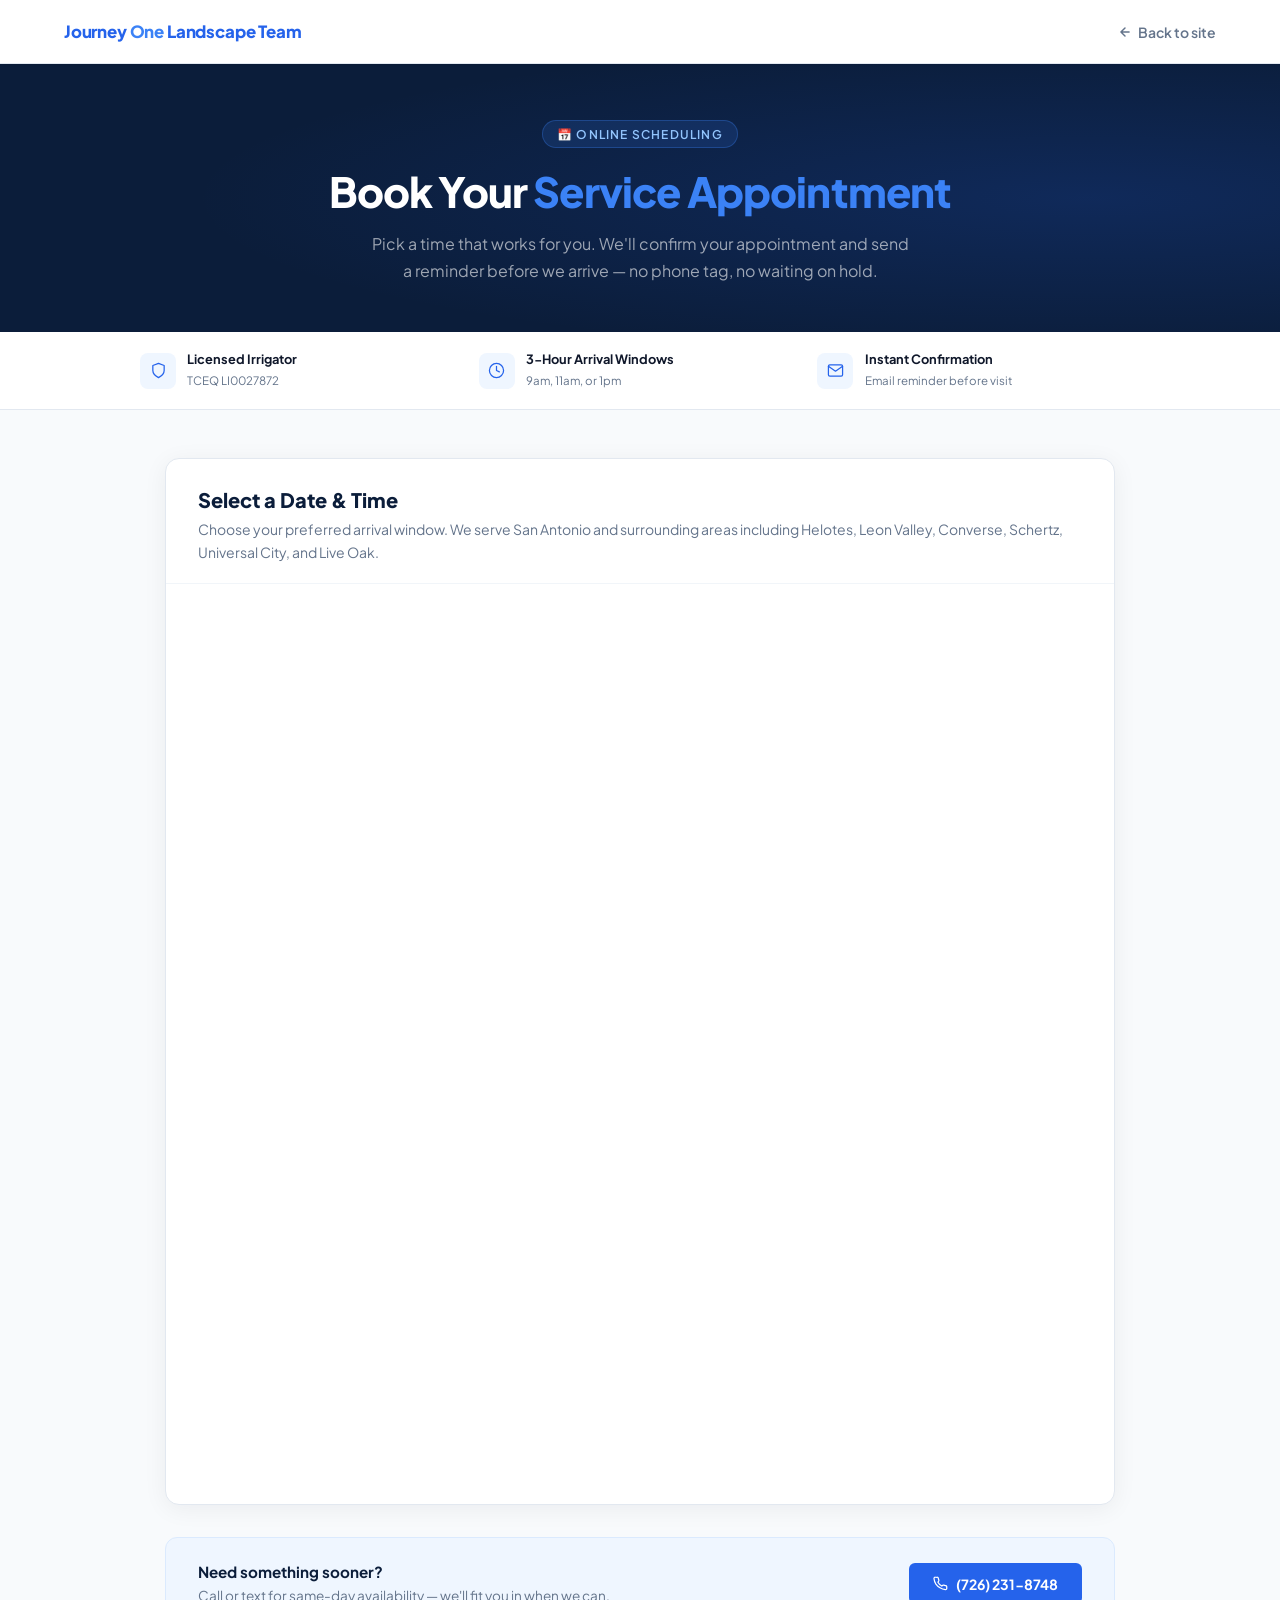
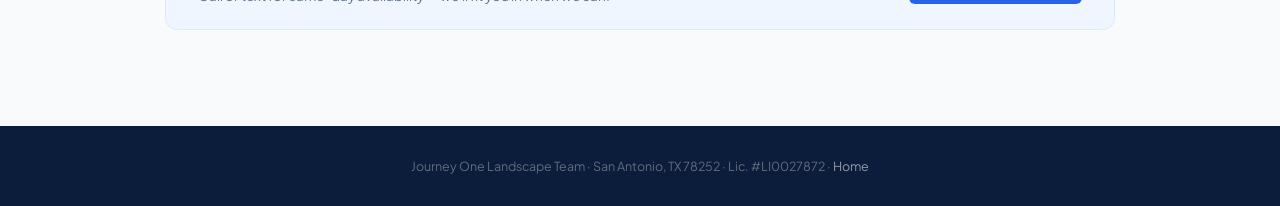
==== book.html @ 83aefbda "Replace Calendly widget on /book with the Jolt-Down booking widget The existing /book page (found vi" ====
<!DOCTYPE html>
<html lang="en">
<head>
  <meta charset="UTF-8" />
  <meta name="viewport" content="width=device-width, initial-scale=1.0" />
  <title>Book a Service | Journey One Landscape Team</title>
  <meta name="description" content="Schedule your irrigation repair, inspection, or service appointment online with Journey One Landscape Team. Licensed irrigator serving San Antonio, TX." />
  <meta name="robots" content="index, follow" />
  <link rel="canonical" href="https://www.journeyonelandscapeteam.com/book" />
  <link href="https://fonts.googleapis.com/css2?family=Plus+Jakarta+Sans:wght@400;500;600;700;800&display=swap" rel="stylesheet" />
  <style>
    *, *::before, *::after { box-sizing: border-box; margin: 0; padding: 0; }
    :root {
      --navy:#0b1d3a; --mid:#2563eb; --bright:#3b82f6; --light:#eff6ff;
      --border:#dbeafe; --white:#ffffff; --gray:#f8fafc; --text:#0f172a; --muted:#64748b;
    }
    body { font-family: 'Plus Jakarta Sans', sans-serif; color: var(--text); background: var(--gray); }

    nav { position: sticky; top: 0; z-index: 200; background: var(--white); border-bottom: 1px solid #e2e8f0; padding: 0 5%; display: flex; align-items: center; justify-content: space-between; height: 64px; box-shadow: 0 1px 3px rgba(0,0,0,0.06); }
    .nav-logo { font-size: 1.05rem; font-weight: 800; color: var(--mid); letter-spacing: -0.01em; text-decoration: none; }
    .nav-logo span { color: var(--bright); }
    .nav-back { color: var(--muted); text-decoration: none; font-size: 0.875rem; font-weight: 600; display: flex; align-items: center; gap: 0.4rem; }
    .nav-back:hover { color: var(--mid); }

    .hero { background: var(--navy); padding: 3.5rem 5% 3rem; text-align: center; position: relative; overflow: hidden; }
    .hero::after { content: ''; position: absolute; inset: 0; background: radial-gradient(ellipse 70% 60% at 85% 50%, rgba(37,99,235,0.18) 0%, transparent 100%); pointer-events: none; }
    .hero-inner { position: relative; z-index: 1; max-width: 700px; margin: 0 auto; }
    .hero-badge { display: inline-flex; align-items: center; gap: 0.5rem; background: rgba(59,130,246,0.15); border: 1px solid rgba(59,130,246,0.3); color: #93c5fd; font-size: 0.75rem; font-weight: 600; letter-spacing: 0.1em; text-transform: uppercase; padding: 0.35rem 0.875rem; border-radius: 2rem; margin-bottom: 1.25rem; }
    .hero h1 { font-size: clamp(1.9rem,3.5vw,2.6rem); font-weight: 800; line-height: 1.15; color: var(--white); letter-spacing: -0.02em; margin-bottom: 0.875rem; }
    .hero h1 span { color: var(--bright); }
    .hero p { font-size: 1rem; color: rgba(255,255,255,0.6); line-height: 1.7; max-width: 540px; margin: 0 auto; }

    .info-strip { background: var(--white); border-bottom: 1px solid #e2e8f0; padding: 1.25rem 5%; }
    .info-inner { max-width: 1000px; margin: 0 auto; display: grid; grid-template-columns: repeat(3,1fr); gap: 1rem; }
    .info-item { display: flex; align-items: center; gap: 0.7rem; }
    .info-icon { width: 36px; height: 36px; background: var(--light); border-radius: 8px; display: flex; align-items: center; justify-content: center; color: var(--mid); flex-shrink: 0; }
    .info-icon svg { width: 17px; height: 17px; }
    .info-item strong { display: block; font-size: 0.8rem; font-weight: 700; color: var(--text); line-height: 1.2; }
    .info-item span { font-size: 0.72rem; color: var(--muted); }

    .booking-section { padding: 3rem 5% 4rem; }
    .booking-card { max-width: 950px; margin: 0 auto; background: var(--white); border-radius: 14px; border: 1px solid #e2e8f0; box-shadow: 0 4px 24px rgba(15,23,42,0.06); overflow: hidden; }
    .booking-card-header { padding: 1.75rem 2rem 1.25rem; border-bottom: 1px solid #f1f5f9; }
    .booking-card-header h2 { font-size: 1.25rem; font-weight: 800; color: var(--navy); margin-bottom: 0.4rem; }
    .booking-card-header p { font-size: 0.875rem; color: var(--muted); line-height: 1.6; }
    .booking-embed-wrap { padding: 0.5rem; }

    .alt-contact { max-width: 950px; margin: 2rem auto 0; background: var(--light); border: 1px solid var(--border); border-radius: 12px; padding: 1.5rem 2rem; display: flex; align-items: center; justify-content: space-between; gap: 1.5rem; flex-wrap: wrap; }
    .alt-contact-text strong { display: block; font-size: 0.95rem; color: var(--navy); margin-bottom: 0.2rem; }
    .alt-contact-text span { font-size: 0.85rem; color: var(--muted); }
    .alt-contact a { background: var(--mid); color: var(--white); padding: 0.7rem 1.5rem; border-radius: 6px; font-weight: 700; font-size: 0.875rem; text-decoration: none; display: inline-flex; align-items: center; gap: 0.5rem; white-space: nowrap; }
    .alt-contact a:hover { background: #1a4dbd; }

    footer { background: var(--navy); padding: 2rem 5%; text-align: center; margin-top: 2rem; }
    footer p { font-size: 0.78rem; color: rgba(255,255,255,0.35); }
    footer a { color: rgba(255,255,255,0.55); text-decoration: none; }
    footer a:hover { color: var(--white); }

    @media (max-width: 700px) {
      .info-inner { grid-template-columns: 1fr; gap: 0.875rem; }
      .alt-contact { flex-direction: column; text-align: center; }
    }
  </style>
</head>
<body>

  <nav>
    <a href="/" class="nav-logo">Journey <span>One</span> Landscape Team</a>
    <a href="/" class="nav-back">
      <svg viewBox="0 0 24 24" fill="none" stroke="currentColor" stroke-width="2.5" stroke-linecap="round" stroke-linejoin="round" style="width:14px;height:14px"><path d="M19 12H5M12 19l-7-7 7-7"/></svg>
      Back to site
    </a>
  </nav>

  <section class="hero">
    <div class="hero-inner">
      <div class="hero-badge">📅 Online Scheduling</div>
      <h1>Book Your <span>Service Appointment</span></h1>
      <p>Pick a time that works for you. We'll confirm your appointment and send a reminder before we arrive — no phone tag, no waiting on hold.</p>
    </div>
  </section>

  <div class="info-strip">
    <div class="info-inner">
      <div class="info-item">
        <div class="info-icon"><svg viewBox="0 0 24 24" fill="none" stroke="currentColor" stroke-width="1.75" stroke-linecap="round" stroke-linejoin="round"><path d="M12 22s8-4 8-10V5l-8-3-8 3v7c0 6 8 10 8 10z"/></svg></div>
        <div><strong>Licensed Irrigator</strong><span>TCEQ LI0027872</span></div>
      </div>
      <div class="info-item">
        <div class="info-icon"><svg viewBox="0 0 24 24" fill="none" stroke="currentColor" stroke-width="1.75" stroke-linecap="round" stroke-linejoin="round"><circle cx="12" cy="12" r="10"/><polyline points="12 6 12 12 16 14"/></svg></div>
        <div><strong>3-Hour Arrival Windows</strong><span>9am, 11am, or 1pm</span></div>
      </div>
      <div class="info-item">
        <div class="info-icon"><svg viewBox="0 0 24 24" fill="none" stroke="currentColor" stroke-width="1.75" stroke-linecap="round" stroke-linejoin="round"><path d="M4 4h16c1.1 0 2 .9 2 2v12c0 1.1-.9 2-2 2H4c-1.1 0-2-.9-2-2V6c0-1.1.9-2 2-2z"/><polyline points="22,6 12,13 2,6"/></svg></div>
        <div><strong>Instant Confirmation</strong><span>Email reminder before visit</span></div>
      </div>
    </div>
  </div>

  <section class="booking-section">
    <div class="booking-card">
      <div class="booking-card-header">
        <h2>Select a Date &amp; Time</h2>
        <p>Choose your preferred arrival window. We serve San Antonio and surrounding areas including Helotes, Leon Valley, Converse, Schertz, Universal City, and Live Oak.</p>
      </div>
      <div class="booking-embed-wrap">
        <iframe
          src="https://jolt-down.web.app/embed/journey-one"
          style="width:100%;min-width:320px;height:900px;border:0;"
          title="Book a service call">
        </iframe>
      </div>
    </div>

    <div class="alt-contact">
      <div class="alt-contact-text">
        <strong>Need something sooner?</strong>
        <span>Call or text for same-day availability — we'll fit you in when we can.</span>
      </div>
      <a href="tel:+17262318748">
        <svg viewBox="0 0 24 24" fill="none" stroke="currentColor" stroke-width="2" stroke-linecap="round" stroke-linejoin="round" style="width:15px;height:15px"><path d="M22 16.92v3a2 2 0 0 1-2.18 2 19.79 19.79 0 0 1-8.63-3.07A19.5 19.5 0 0 1 4.69 13a19.79 19.79 0 0 1-3.07-8.67A2 2 0 0 1 3.6 2h3a2 2 0 0 1 2 1.72c.127.96.361 1.903.7 2.81a2 2 0 0 1-.45 2.11L7.91 9.91a16 16 0 0 0 6.18 6.18l.97-.97a2 2 0 0 1 2.11-.45c.907.339 1.85.573 2.81.7A2 2 0 0 1 22 16.92z"/></svg>
        (726) 231-8748
      </a>
    </div>
  </section>

  <footer>
    <p>Journey One Landscape Team · San Antonio, TX 78252 · Lic. #LI0027872 · <a href="/">Home</a></p>
  </footer>

</body>
</html>
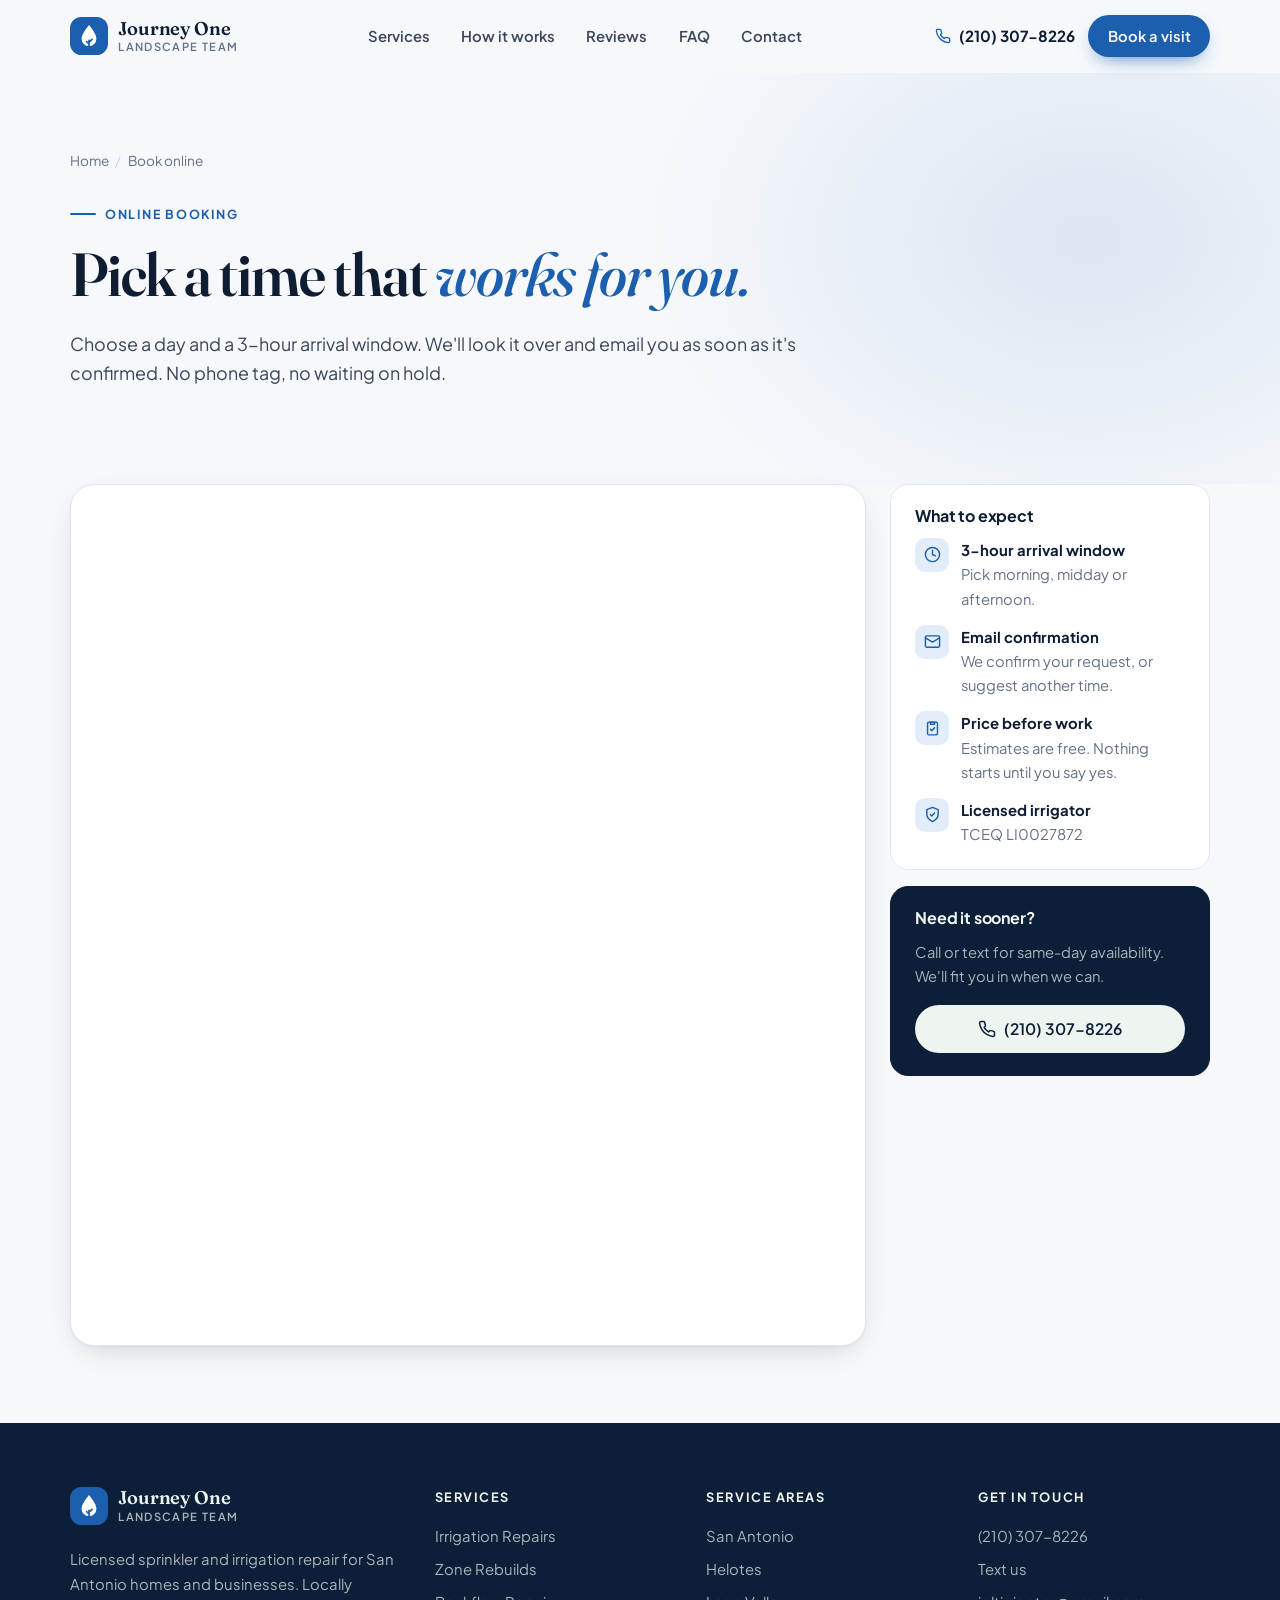
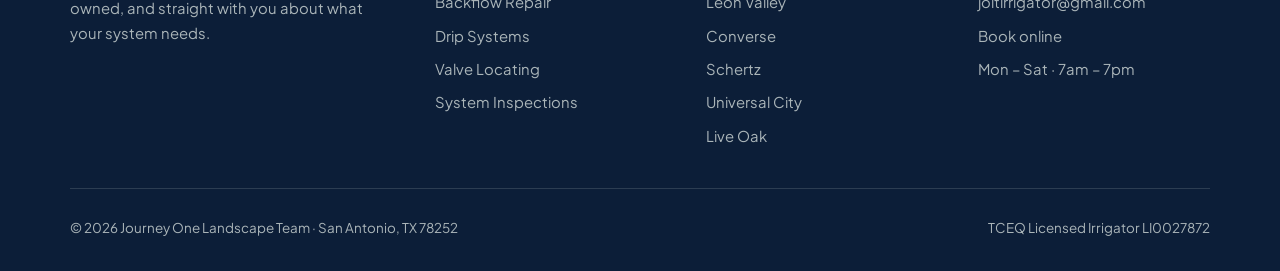
==== commit 39953556: "Redesign site, new phone number, SEO upgrades - New look: shared styles.css/site.js, navy and water-" ====
--- a/book.html
+++ b/book.html
@@ -2,131 +2,156 @@
 <html lang="en">
 <head>
   <meta charset="UTF-8" />
-  <meta name="viewport" content="width=device-width, initial-scale=1.0" />
-  <title>Book a Service | Journey One Landscape Team</title>
-  <meta name="description" content="Schedule your irrigation repair, inspection, or service appointment online with Journey One Landscape Team. Licensed irrigator serving San Antonio, TX." />
-  <meta name="robots" content="index, follow" />
+  <meta name="viewport" content="width=device-width, initial-scale=1" />
+  <title>Book Sprinkler Repair Online in San Antonio | Journey One Landscape Team</title>
+  <meta name="description" content="Book an irrigation repair or inspection online. Pick a 3-hour arrival window and get an email as soon as it's confirmed. Licensed irrigator serving San Antonio, TX. (210) 307-8226." />
+  <meta name="robots" content="index, follow, max-image-preview:large" />
   <link rel="canonical" href="https://www.journeyonelandscapeteam.com/book" />
-  <link href="https://fonts.googleapis.com/css2?family=Plus+Jakarta+Sans:wght@400;500;600;700;800&display=swap" rel="stylesheet" />
-  <style>
-    *, *::before, *::after { box-sizing: border-box; margin: 0; padding: 0; }
-    :root {
-      --navy:#0b1d3a; --mid:#2563eb; --bright:#3b82f6; --light:#eff6ff;
-      --border:#dbeafe; --white:#ffffff; --gray:#f8fafc; --text:#0f172a; --muted:#64748b;
+  <meta name="theme-color" content="#f6f8fb" media="(prefers-color-scheme: light)" />
+  <meta name="theme-color" content="#0a1120" media="(prefers-color-scheme: dark)" />
+  <meta property="og:type" content="website" />
+  <meta property="og:site_name" content="Journey One Landscape Team" />
+  <meta property="og:locale" content="en_US" />
+  <meta property="og:title" content="Book Sprinkler Repair Online in San Antonio | Journey One Landscape Team" />
+  <meta property="og:description" content="Book an irrigation repair or inspection online. Pick a 3-hour arrival window and get an email as soon as it's confirmed. Licensed irrigator serving San Antonio, TX. (210) 307-8226." />
+  <meta property="og:url" content="https://www.journeyonelandscapeteam.com/book" />
+  <meta name="twitter:card" content="summary" />
+  <meta name="format-detection" content="telephone=yes" />
+  <link rel="icon" href="/favicon.svg" type="image/svg+xml" />
+  <link rel="icon" href="/favicon-32x32.png" sizes="32x32" type="image/png" />
+  <link rel="icon" href="/favicon.ico" sizes="any" />
+  <link rel="preconnect" href="https://fonts.googleapis.com" />
+  <link rel="preconnect" href="https://fonts.gstatic.com" crossorigin />
+  <link rel="stylesheet" href="https://fonts.googleapis.com/css2?family=Fraunces:ital,opsz,wght@0,9..144,500;0,9..144,600;1,9..144,500&family=Plus+Jakarta+Sans:wght@400;500;600;700&display=swap" />
+  <link rel="stylesheet" href="/styles.css" />
+  <script type="application/ld+json">
+{
+  "@context": "https://schema.org",
+  "@type": "BreadcrumbList",
+  "itemListElement": [
+    {
+      "@type": "ListItem",
+      "position": 1,
+      "name": "Home",
+      "item": "https://www.journeyonelandscapeteam.com/"
+    },
+    {
+      "@type": "ListItem",
+      "position": 2,
+      "name": "Book online",
+      "item": "https://www.journeyonelandscapeteam.com/book"
     }
-    body { font-family: 'Plus Jakarta Sans', sans-serif; color: var(--text); background: var(--gray); }
-
-    nav { position: sticky; top: 0; z-index: 200; background: var(--white); border-bottom: 1px solid #e2e8f0; padding: 0 5%; display: flex; align-items: center; justify-content: space-between; height: 64px; box-shadow: 0 1px 3px rgba(0,0,0,0.06); }
-    .nav-logo { font-size: 1.05rem; font-weight: 800; color: var(--mid); letter-spacing: -0.01em; text-decoration: none; }
-    .nav-logo span { color: var(--bright); }
-    .nav-back { color: var(--muted); text-decoration: none; font-size: 0.875rem; font-weight: 600; display: flex; align-items: center; gap: 0.4rem; }
-    .nav-back:hover { color: var(--mid); }
-
-    .hero { background: var(--navy); padding: 3.5rem 5% 3rem; text-align: center; position: relative; overflow: hidden; }
-    .hero::after { content: ''; position: absolute; inset: 0; background: radial-gradient(ellipse 70% 60% at 85% 50%, rgba(37,99,235,0.18) 0%, transparent 100%); pointer-events: none; }
-    .hero-inner { position: relative; z-index: 1; max-width: 700px; margin: 0 auto; }
-    .hero-badge { display: inline-flex; align-items: center; gap: 0.5rem; background: rgba(59,130,246,0.15); border: 1px solid rgba(59,130,246,0.3); color: #93c5fd; font-size: 0.75rem; font-weight: 600; letter-spacing: 0.1em; text-transform: uppercase; padding: 0.35rem 0.875rem; border-radius: 2rem; margin-bottom: 1.25rem; }
-    .hero h1 { font-size: clamp(1.9rem,3.5vw,2.6rem); font-weight: 800; line-height: 1.15; color: var(--white); letter-spacing: -0.02em; margin-bottom: 0.875rem; }
-    .hero h1 span { color: var(--bright); }
-    .hero p { font-size: 1rem; color: rgba(255,255,255,0.6); line-height: 1.7; max-width: 540px; margin: 0 auto; }
-
-    .info-strip { background: var(--white); border-bottom: 1px solid #e2e8f0; padding: 1.25rem 5%; }
-    .info-inner { max-width: 1000px; margin: 0 auto; display: grid; grid-template-columns: repeat(3,1fr); gap: 1rem; }
-    .info-item { display: flex; align-items: center; gap: 0.7rem; }
-    .info-icon { width: 36px; height: 36px; background: var(--light); border-radius: 8px; display: flex; align-items: center; justify-content: center; color: var(--mid); flex-shrink: 0; }
-    .info-icon svg { width: 17px; height: 17px; }
-    .info-item strong { display: block; font-size: 0.8rem; font-weight: 700; color: var(--text); line-height: 1.2; }
-    .info-item span { font-size: 0.72rem; color: var(--muted); }
-
-    .booking-section { padding: 3rem 5% 4rem; }
-    .booking-card { max-width: 950px; margin: 0 auto; background: var(--white); border-radius: 14px; border: 1px solid #e2e8f0; box-shadow: 0 4px 24px rgba(15,23,42,0.06); overflow: hidden; }
-    .booking-card-header { padding: 1.75rem 2rem 1.25rem; border-bottom: 1px solid #f1f5f9; }
-    .booking-card-header h2 { font-size: 1.25rem; font-weight: 800; color: var(--navy); margin-bottom: 0.4rem; }
-    .booking-card-header p { font-size: 0.875rem; color: var(--muted); line-height: 1.6; }
-    .booking-embed-wrap { padding: 0.5rem; }
-
-    .alt-contact { max-width: 950px; margin: 2rem auto 0; background: var(--light); border: 1px solid var(--border); border-radius: 12px; padding: 1.5rem 2rem; display: flex; align-items: center; justify-content: space-between; gap: 1.5rem; flex-wrap: wrap; }
-    .alt-contact-text strong { display: block; font-size: 0.95rem; color: var(--navy); margin-bottom: 0.2rem; }
-    .alt-contact-text span { font-size: 0.85rem; color: var(--muted); }
-    .alt-contact a { background: var(--mid); color: var(--white); padding: 0.7rem 1.5rem; border-radius: 6px; font-weight: 700; font-size: 0.875rem; text-decoration: none; display: inline-flex; align-items: center; gap: 0.5rem; white-space: nowrap; }
-    .alt-contact a:hover { background: #1a4dbd; }
-
-    footer { background: var(--navy); padding: 2rem 5%; text-align: center; margin-top: 2rem; }
-    footer p { font-size: 0.78rem; color: rgba(255,255,255,0.35); }
-    footer a { color: rgba(255,255,255,0.55); text-decoration: none; }
-    footer a:hover { color: var(--white); }
-
-    @media (max-width: 700px) {
-      .info-inner { grid-template-columns: 1fr; gap: 0.875rem; }
-      .alt-contact { flex-direction: column; text-align: center; }
-    }
-  </style>
+  ]
+}
+  </script>
 </head>
 <body>
+  <a class="skip" href="#main">Skip to content</a>
+  <header class="site-header">
+    <div class="wrap header-inner">
+      <a class="brand" href="/" aria-label="Journey One Landscape Team, home">
+        <svg class="brand-mark" viewBox="0 0 40 40" aria-hidden="true"><rect width="40" height="40" rx="12" fill="var(--leaf)"/><path d="M20 8.5c-5.2 6.6-7.8 10.8-7.8 14.3a7.8 7.8 0 0 0 15.6 0c0-3.5-2.6-7.7-7.8-14.3z" fill="var(--on-leaf)"/><path d="M20 31v-6.5m0 2.2 3.2-3.2M20 28.4l-2.6-2.6" stroke="var(--leaf)" stroke-width="1.8" stroke-linecap="round" fill="none"/></svg>
+        <span class="brand-name">Journey One<small>Landscape Team</small></span>
+      </a>
+      <nav class="nav" aria-label="Main">
+        <a href="/#services">Services</a>
+        <a href="/#how">How it works</a>
+        <a href="/#reviews">Reviews</a>
+        <a href="/#faq">FAQ</a>
+        <a href="/#contact">Contact</a>
+      </nav>
+      <div class="header-actions">
+        <a class="header-phone" href="tel:+12103078226"><svg viewBox="0 0 24 24" fill="none" stroke="currentColor" stroke-width="2" stroke-linecap="round" stroke-linejoin="round" aria-hidden="true"><path d="M22 16.92v3a2 2 0 0 1-2.18 2 19.79 19.79 0 0 1-8.63-3.07 19.5 19.5 0 0 1-6-6 19.79 19.79 0 0 1-3.07-8.67A2 2 0 0 1 4.11 2h3a2 2 0 0 1 2 1.72c.13.96.36 1.9.7 2.81a2 2 0 0 1-.45 2.11L8.09 9.91a16 16 0 0 0 6 6l1.27-1.27a2 2 0 0 1 2.11-.45c.91.34 1.85.57 2.81.7A2 2 0 0 1 22 16.92z"/></svg>(210) 307-8226</a>
+        <a class="btn btn-primary" href="/book">Book a visit</a>
+        <button class="menu-btn" type="button" aria-expanded="false" aria-controls="mobile-nav" aria-label="Menu"><svg viewBox="0 0 24 24" fill="none" stroke="currentColor" stroke-width="2" stroke-linecap="round" stroke-linejoin="round" aria-hidden="true"><path d="M4 7h16M4 12h16M4 17h16"/></svg></button>
+      </div>
+    </div>
+    <nav class="mobile-nav" id="mobile-nav" aria-label="Mobile">
+      <div class="wrap">
+        <a href="/#services">Services</a>
+        <a href="/#how">How it works</a>
+        <a href="/#reviews">Reviews</a>
+        <a href="/#faq">FAQ</a>
+        <a href="/#contact">Contact</a>
+        <a href="tel:+12103078226">Call or text (210) 307-8226</a>
+        <a class="btn btn-primary" href="/book">Book a visit</a>
+      </div>
+    </nav>
+  </header>
 
-  <nav>
-    <a href="/" class="nav-logo">Journey <span>One</span> Landscape Team</a>
-    <a href="/" class="nav-back">
-      <svg viewBox="0 0 24 24" fill="none" stroke="currentColor" stroke-width="2.5" stroke-linecap="round" stroke-linejoin="round" style="width:14px;height:14px"><path d="M19 12H5M12 19l-7-7 7-7"/></svg>
-      Back to site
-    </a>
-  </nav>
-
-  <section class="hero">
-    <div class="hero-inner">
-      <div class="hero-badge">📅 Online Scheduling</div>
-      <h1>Book Your <span>Service Appointment</span></h1>
-      <p>Pick a time that works for you. We'll confirm your appointment and send a reminder before we arrive — no phone tag, no waiting on hold.</p>
+  <main id="main">
+  <section class="page-hero">
+    <div class="wrap">
+      <ol class="crumbs"><li><a href="/">Home</a></li><li>Book online</li></ol>
+      <span class="eyebrow">Online booking</span>
+      <h1>Pick a time that <em>works for you.</em></h1>
+      <p class="lead">Choose a day and a 3-hour arrival window. We'll look it over and email you as soon as it's confirmed. No phone tag, no waiting on hold.</p>
     </div>
   </section>
 
-  <div class="info-strip">
-    <div class="info-inner">
-      <div class="info-item">
-        <div class="info-icon"><svg viewBox="0 0 24 24" fill="none" stroke="currentColor" stroke-width="1.75" stroke-linecap="round" stroke-linejoin="round"><path d="M12 22s8-4 8-10V5l-8-3-8 3v7c0 6 8 10 8 10z"/></svg></div>
-        <div><strong>Licensed Irrigator</strong><span>TCEQ LI0027872</span></div>
+  <section style="padding-bottom:clamp(3rem,6vw,5rem)">
+    <div class="wrap book-layout">
+      <div class="book-frame">
+        <iframe data-booking src="https://iaf-residential.web.app/book/journey-one-landscape-team?source=website" title="Book a service visit with Journey One Landscape Team" loading="eager"></iframe>
       </div>
-      <div class="info-item">
-        <div class="info-icon"><svg viewBox="0 0 24 24" fill="none" stroke="currentColor" stroke-width="1.75" stroke-linecap="round" stroke-linejoin="round"><circle cx="12" cy="12" r="10"/><polyline points="12 6 12 12 16 14"/></svg></div>
-        <div><strong>3-Hour Arrival Windows</strong><span>9am, 11am, or 1pm</span></div>
+      <aside class="book-side">
+        <div class="side-card">
+          <h3>What to expect</h3>
+          <ul class="side-list">
+            <li><span class="ic"><svg viewBox="0 0 24 24" fill="none" stroke="currentColor" stroke-width="2" stroke-linecap="round" stroke-linejoin="round" aria-hidden="true"><circle cx="12" cy="12" r="10"/><path d="M12 6v6l4 2"/></svg></span><div><strong>3-hour arrival window</strong>Pick morning, midday or afternoon.</div></li>
+            <li><span class="ic"><svg viewBox="0 0 24 24" fill="none" stroke="currentColor" stroke-width="2" stroke-linecap="round" stroke-linejoin="round" aria-hidden="true"><rect x="2" y="4" width="20" height="16" rx="2"/><path d="m22 7-10 6L2 7"/></svg></span><div><strong>Email confirmation</strong>We confirm your request, or suggest another time.</div></li>
+            <li><span class="ic"><svg viewBox="0 0 24 24" fill="none" stroke="currentColor" stroke-width="2" stroke-linecap="round" stroke-linejoin="round" aria-hidden="true"><rect x="5" y="3" width="14" height="18" rx="2"/><path d="M9 3h6v3H9z"/><path d="m9 13 2 2 4-4"/></svg></span><div><strong>Price before work</strong>Estimates are free. Nothing starts until you say yes.</div></li>
+            <li><span class="ic"><svg viewBox="0 0 24 24" fill="none" stroke="currentColor" stroke-width="2" stroke-linecap="round" stroke-linejoin="round" aria-hidden="true"><path d="M12 22s8-4 8-10V5l-8-3-8 3v7c0 6 8 10 8 10z"/><path d="m9 12 2 2 4-4"/></svg></span><div><strong>Licensed irrigator</strong>TCEQ LI0027872</div></li>
+          </ul>
+        </div>
+        <div class="side-card call">
+          <h3>Need it sooner?</h3>
+          <p>Call or text for same-day availability. We'll fit you in when we can.</p>
+          <a class="btn btn-light" href="tel:+12103078226"><svg viewBox="0 0 24 24" fill="none" stroke="currentColor" stroke-width="2" stroke-linecap="round" stroke-linejoin="round" aria-hidden="true"><path d="M22 16.92v3a2 2 0 0 1-2.18 2 19.79 19.79 0 0 1-8.63-3.07 19.5 19.5 0 0 1-6-6 19.79 19.79 0 0 1-3.07-8.67A2 2 0 0 1 4.11 2h3a2 2 0 0 1 2 1.72c.13.96.36 1.9.7 2.81a2 2 0 0 1-.45 2.11L8.09 9.91a16 16 0 0 0 6 6l1.27-1.27a2 2 0 0 1 2.11-.45c.91.34 1.85.57 2.81.7A2 2 0 0 1 22 16.92z"/></svg>(210) 307-8226</a>
+        </div>
+      </aside>
+    </div>
+  </section>
+  </main>
+
+  <footer class="site-footer">
+    <div class="wrap">
+      <div class="footer-grid">
+        <div>
+          <a class="brand" href="/"><svg class="brand-mark" viewBox="0 0 40 40" aria-hidden="true"><rect width="40" height="40" rx="12" fill="var(--leaf)"/><path d="M20 8.5c-5.2 6.6-7.8 10.8-7.8 14.3a7.8 7.8 0 0 0 15.6 0c0-3.5-2.6-7.7-7.8-14.3z" fill="var(--on-leaf)"/><path d="M20 31v-6.5m0 2.2 3.2-3.2M20 28.4l-2.6-2.6" stroke="var(--leaf)" stroke-width="1.8" stroke-linecap="round" fill="none"/></svg><span class="brand-name">Journey One<small>Landscape Team</small></span></a>
+          <p class="footer-about">Licensed sprinkler and irrigation repair for San Antonio homes and businesses. Locally owned, and straight with you about what your system needs.</p>
+        </div>
+        <div>
+          <h4>Services</h4>
+          <ul><li><a href="/#services">Irrigation Repairs</a></li><li><a href="/#services">Zone Rebuilds</a></li><li><a href="/#services">Backflow Repair</a></li><li><a href="/#services">Drip Systems</a></li><li><a href="/#services">Valve Locating</a></li><li><a href="/#services">System Inspections</a></li></ul>
+        </div>
+        <div>
+          <h4>Service areas</h4>
+          <ul><li><a href="/">San Antonio</a></li><li><a href="/helotes">Helotes</a></li><li><a href="/leon-valley">Leon Valley</a></li><li><a href="/converse">Converse</a></li><li><a href="/schertz">Schertz</a></li><li><a href="/universal-city">Universal City</a></li><li><a href="/live-oak">Live Oak</a></li></ul>
+        </div>
+        <div>
+          <h4>Get in touch</h4>
+          <ul>
+            <li><a href="tel:+12103078226">(210) 307-8226</a></li>
+            <li><a href="sms:+12103078226">Text us</a></li>
+            <li><a href="mailto:joltirrigator@gmail.com">joltirrigator@gmail.com</a></li>
+            <li><a href="/book">Book online</a></li>
+            <li>Mon – Sat · 7am – 7pm</li>
+          </ul>
+        </div>
       </div>
-      <div class="info-item">
-        <div class="info-icon"><svg viewBox="0 0 24 24" fill="none" stroke="currentColor" stroke-width="1.75" stroke-linecap="round" stroke-linejoin="round"><path d="M4 4h16c1.1 0 2 .9 2 2v12c0 1.1-.9 2-2 2H4c-1.1 0-2-.9-2-2V6c0-1.1.9-2 2-2z"/><polyline points="22,6 12,13 2,6"/></svg></div>
-        <div><strong>Instant Confirmation</strong><span>Email reminder before visit</span></div>
+      <div class="footer-bottom">
+        <span>© <span data-year>2026</span> Journey One Landscape Team · San Antonio, TX 78252</span>
+        <span>TCEQ Licensed Irrigator LI0027872</span>
       </div>
     </div>
+  </footer>
+
+  <div class="action-bar">
+    <a class="btn btn-ghost" href="tel:+12103078226"><svg viewBox="0 0 24 24" fill="none" stroke="currentColor" stroke-width="2" stroke-linecap="round" stroke-linejoin="round" aria-hidden="true"><path d="M22 16.92v3a2 2 0 0 1-2.18 2 19.79 19.79 0 0 1-8.63-3.07 19.5 19.5 0 0 1-6-6 19.79 19.79 0 0 1-3.07-8.67A2 2 0 0 1 4.11 2h3a2 2 0 0 1 2 1.72c.13.96.36 1.9.7 2.81a2 2 0 0 1-.45 2.11L8.09 9.91a16 16 0 0 0 6 6l1.27-1.27a2 2 0 0 1 2.11-.45c.91.34 1.85.57 2.81.7A2 2 0 0 1 22 16.92z"/></svg>Call</a>
+    <a class="btn btn-primary" href="/book"><svg viewBox="0 0 24 24" fill="none" stroke="currentColor" stroke-width="2" stroke-linecap="round" stroke-linejoin="round" aria-hidden="true"><rect x="3" y="4" width="18" height="18" rx="2"/><path d="M16 2v4M8 2v4M3 10h18"/></svg>Book</a>
   </div>
 
-  <section class="booking-section">
-    <div class="booking-card">
-      <div class="booking-card-header">
-        <h2>Select a Date &amp; Time</h2>
-        <p>Choose your preferred arrival window. We serve San Antonio and surrounding areas including Helotes, Leon Valley, Converse, Schertz, Universal City, and Live Oak.</p>
-      </div>
-      <div class="booking-embed-wrap">
-        <iframe
-          src="https://jolt-down.web.app/embed/journey-one"
-          style="width:100%;min-width:320px;height:900px;border:0;"
-          title="Book a service call">
-        </iframe>
-      </div>
-    </div>
-
-    <div class="alt-contact">
-      <div class="alt-contact-text">
-        <strong>Need something sooner?</strong>
-        <span>Call or text for same-day availability — we'll fit you in when we can.</span>
-      </div>
-      <a href="tel:+17262318748">
-        <svg viewBox="0 0 24 24" fill="none" stroke="currentColor" stroke-width="2" stroke-linecap="round" stroke-linejoin="round" style="width:15px;height:15px"><path d="M22 16.92v3a2 2 0 0 1-2.18 2 19.79 19.79 0 0 1-8.63-3.07A19.5 19.5 0 0 1 4.69 13a19.79 19.79 0 0 1-3.07-8.67A2 2 0 0 1 3.6 2h3a2 2 0 0 1 2 1.72c.127.96.361 1.903.7 2.81a2 2 0 0 1-.45 2.11L7.91 9.91a16 16 0 0 0 6.18 6.18l.97-.97a2 2 0 0 1 2.11-.45c.907.339 1.85.573 2.81.7A2 2 0 0 1 22 16.92z"/></svg>
-        (726) 231-8748
-      </a>
-    </div>
-  </section>
-
-  <footer>
-    <p>Journey One Landscape Team · San Antonio, TX 78252 · Lic. #LI0027872 · <a href="/">Home</a></p>
-  </footer>
-
+  <script src="/site.js" defer></script>
 </body>
 </html>
--- a/styles.css
+++ b/styles.css
@@ -0,0 +1,478 @@
+/* Journey One Landscape Team — shared styles for every page.
+   Tokens first; components use tokens only, so dark mode is a token swap. */
+
+:root {
+  color-scheme: light;
+  --bg: #f6f8fb;
+  --surface: #ffffff;
+  --surface-2: #edf1f7;
+  --ink: #0f1d33;
+  --body: #3a4659;
+  --muted: #647086;
+  --line: #e0e6ef;
+  --line-strong: #cbd5e3;
+  --leaf: #1b5fae;
+  --leaf-strong: #144b8c;
+  --leaf-soft: #e3edfa;
+  --on-leaf: #ffffff;
+  --water: #0b8fb9;
+  --water-soft: #def3f8;
+  --sun: #e8a43a;
+  --deep: #0c1e38;
+  --deep-2: #12294a;
+  --deep-accent: #9cc8ff;
+  --deep-glow: rgba(90, 160, 240, 0.22);
+  --lawn: #3f8f5f;
+  --lawn-soft: #a9d2b4;
+  --on-deep: #eef5f0;
+  --on-deep-muted: rgba(238, 245, 240, 0.7);
+  --on-deep-line: rgba(238, 245, 240, 0.14);
+  --shadow-sm: 0 1px 2px rgba(19, 36, 29, 0.06);
+  --shadow: 0 1px 2px rgba(19, 36, 29, 0.05), 0 10px 30px -10px rgba(19, 36, 29, 0.18);
+  --radius: 18px;
+  --radius-sm: 12px;
+  --gutter: clamp(16px, 4vw, 32px);
+  --font-display: 'Fraunces', Georgia, 'Times New Roman', serif;
+  --font-body: 'Plus Jakarta Sans', system-ui, -apple-system, 'Segoe UI', sans-serif;
+}
+
+@media (prefers-color-scheme: dark) {
+  :root {
+    color-scheme: dark;
+    --bg: #0a1120;
+    --surface: #101a2d;
+    --surface-2: #152238;
+    --ink: #eaf0f8;
+    --body: #c1ccdc;
+    --muted: #8d9ab0;
+    --line: #20304b;
+    --line-strong: #2d4266;
+    --leaf: #5ea8f2;
+    --leaf-strong: #86bff6;
+    --leaf-soft: #13284a;
+    --on-leaf: #061222;
+    --water: #4cc4e2;
+    --water-soft: #0e2c3a;
+    --sun: #eeb04e;
+    --deep: #060d19;
+    --deep-2: #0d1830;
+    --lawn: #4e9f6e;
+    --lawn-soft: #2c5a40;
+    --shadow-sm: 0 1px 2px rgba(0, 0, 0, 0.4);
+    --shadow: 0 1px 2px rgba(0, 0, 0, 0.3), 0 12px 32px -12px rgba(0, 0, 0, 0.6);
+  }
+}
+
+/* ── Base ─────────────────────────────────────────── */
+*, *::before, *::after { box-sizing: border-box; }
+* { margin: 0; padding: 0; }
+html { scroll-behavior: smooth; -webkit-text-size-adjust: 100%; }
+body {
+  font-family: var(--font-body);
+  font-size: 1rem;
+  line-height: 1.65;
+  color: var(--body);
+  background: var(--bg);
+  overflow-x: hidden;
+  -webkit-font-smoothing: antialiased;
+}
+img, svg { display: block; max-width: 100%; }
+a { color: inherit; }
+:focus-visible { outline: 3px solid var(--water); outline-offset: 3px; border-radius: 6px; }
+.wrap { width: min(1140px, 100% - 2 * var(--gutter)); margin-inline: auto; }
+.sr-only { position: absolute; width: 1px; height: 1px; overflow: hidden; clip: rect(0 0 0 0); white-space: nowrap; }
+.skip { position: absolute; left: 1rem; top: -4rem; z-index: 999; background: var(--ink); color: var(--bg); padding: .6rem 1rem; border-radius: 8px; text-decoration: none; font-weight: 600; }
+.skip:focus { top: 1rem; }
+
+h1, h2, h3 { color: var(--ink); line-height: 1.12; }
+h1, h2 { font-family: var(--font-display); font-weight: 600; letter-spacing: -0.02em; font-variation-settings: "opsz" 96; }
+h1 { font-size: clamp(2.5rem, 5.6vw, 4.4rem); }
+h2 { font-size: clamp(2rem, 3.6vw, 2.9rem); }
+h3 { font-size: 1.12rem; font-weight: 700; letter-spacing: -0.01em; }
+h1 em, h2 em { font-style: italic; color: var(--leaf); font-weight: 500; }
+p { max-width: 65ch; }
+
+.eyebrow {
+  display: inline-flex; align-items: center; gap: .55rem;
+  font-size: .78rem; font-weight: 700; letter-spacing: .14em; text-transform: uppercase;
+  color: var(--leaf); margin-bottom: 1rem;
+}
+.eyebrow::before { content: ""; width: 26px; height: 2px; border-radius: 2px; background: currentColor; }
+.lead { font-size: clamp(1.05rem, 1.4vw, 1.2rem); color: var(--body); }
+
+.section { padding: clamp(4.5rem, 9vw, 7.5rem) 0; }
+.section-head { max-width: 720px; margin-bottom: clamp(2.25rem, 4vw, 3.5rem); }
+.section-head.center { margin-inline: auto; text-align: center; }
+.section-head.center p { margin-inline: auto; }
+.section-head p { margin-top: 1rem; color: var(--muted); font-size: 1.06rem; }
+.alt { background: var(--surface-2); }
+
+/* ── Buttons ──────────────────────────────────────── */
+.btn {
+  display: inline-flex; align-items: center; justify-content: center; gap: .55rem;
+  min-height: 48px; padding: .8rem 1.4rem; border-radius: 999px;
+  font: 600 .98rem/1 var(--font-body); text-decoration: none; cursor: pointer;
+  border: 1.5px solid transparent;
+  transition: background .2s, color .2s, border-color .2s, transform .2s, box-shadow .2s;
+}
+.btn svg { width: 18px; height: 18px; flex-shrink: 0; }
+.btn-primary { background: var(--leaf); color: var(--on-leaf); box-shadow: 0 8px 20px -10px var(--leaf); }
+.btn-primary:hover { background: var(--leaf-strong); transform: translateY(-1px); }
+.btn-ghost { background: transparent; color: var(--ink); border-color: var(--line-strong); }
+.btn-ghost:hover { border-color: var(--ink); }
+.btn-light { background: var(--on-deep); color: #0c1e38; }
+.btn-light:hover { background: #fff; transform: translateY(-1px); }
+.btn-outline-light { color: var(--on-deep); border-color: var(--on-deep-line); }
+.btn-outline-light:hover { border-color: var(--on-deep); }
+.text-link { color: var(--leaf); font-weight: 700; text-decoration: none; display: inline-flex; align-items: center; gap: .35rem; }
+.text-link svg { width: 16px; height: 16px; transition: transform .2s; }
+.text-link:hover svg { transform: translateX(3px); }
+
+/* ── Header ───────────────────────────────────────── */
+.site-header {
+  position: sticky; top: 0; z-index: 100;
+  background: color-mix(in srgb, var(--bg) 86%, transparent);
+  backdrop-filter: saturate(160%) blur(14px);
+  -webkit-backdrop-filter: saturate(160%) blur(14px);
+  border-bottom: 1px solid transparent;
+  transition: border-color .2s, box-shadow .2s;
+}
+.site-header.scrolled { border-bottom-color: var(--line); box-shadow: var(--shadow-sm); }
+.header-inner { display: flex; align-items: center; justify-content: space-between; gap: 1rem; height: 72px; }
+.brand { display: inline-flex; align-items: center; gap: .65rem; text-decoration: none; color: var(--ink); }
+.brand-mark { width: 38px; height: 38px; flex-shrink: 0; }
+.brand-name { font-family: var(--font-display); font-weight: 600; font-size: 1.15rem; line-height: 1.05; letter-spacing: -0.01em; }
+.brand-name small { display: block; font-family: var(--font-body); font-size: .7rem; font-weight: 600; letter-spacing: .12em; text-transform: uppercase; color: var(--muted); margin-top: 3px; }
+.nav { display: flex; align-items: center; gap: .25rem; }
+.nav a { color: var(--body); text-decoration: none; font-weight: 600; font-size: .93rem; padding: .55rem .85rem; border-radius: 999px; transition: background .15s, color .15s; }
+.nav a:hover { background: var(--surface-2); color: var(--ink); }
+.header-actions { display: flex; align-items: center; gap: .6rem; }
+.header-phone { font-weight: 700; color: var(--ink); text-decoration: none; display: inline-flex; align-items: center; gap: .45rem; font-size: .95rem; padding: .5rem .25rem; }
+.header-phone svg { width: 16px; height: 16px; color: var(--leaf); }
+.header-actions .btn { min-height: 42px; padding: .65rem 1.15rem; font-size: .92rem; }
+.menu-btn { display: none; width: 44px; height: 44px; border-radius: 12px; border: 1px solid var(--line-strong); background: var(--surface); color: var(--ink); cursor: pointer; align-items: center; justify-content: center; }
+.menu-btn svg { width: 22px; height: 22px; }
+.mobile-nav { display: none; border-top: 1px solid var(--line); background: var(--bg); padding: .75rem 0 1.25rem; }
+.mobile-nav.open { display: block; }
+.mobile-nav a { display: block; padding: .85rem 0; font-weight: 600; font-size: 1.05rem; color: var(--ink); text-decoration: none; border-bottom: 1px solid var(--line); }
+.mobile-nav .btn { margin-top: 1rem; width: 100%; border-bottom: 0; color: var(--on-leaf); }
+
+/* ── Hero ─────────────────────────────────────────── */
+.hero { position: relative; padding: clamp(3rem, 7vw, 6rem) 0 clamp(3.5rem, 7vw, 6rem); overflow: hidden; }
+.hero::before {
+  content: ""; position: absolute; inset: -20% -10% auto auto; width: 70%; height: 120%;
+  background: radial-gradient(closest-side, color-mix(in srgb, var(--water) 14%, transparent), transparent);
+  pointer-events: none;
+}
+.hero-grid { position: relative; display: grid; grid-template-columns: 1.08fr .92fr; gap: clamp(2rem, 5vw, 4.5rem); align-items: center; }
+.hero-tag {
+  display: inline-flex; align-items: center; gap: .5rem; padding: .4rem .85rem .4rem .45rem;
+  background: var(--surface); border: 1px solid var(--line); border-radius: 999px;
+  font-size: .85rem; font-weight: 600; color: var(--body); margin-bottom: 1.5rem; box-shadow: var(--shadow-sm);
+}
+.hero-tag .dot { width: 22px; height: 22px; border-radius: 50%; background: var(--leaf-soft); color: var(--leaf); display: grid; place-items: center; }
+.hero-tag .dot svg { width: 13px; height: 13px; }
+.hero h1 { margin-bottom: 1.4rem; }
+.hero .lead { margin-bottom: 2rem; }
+.hero-cta { display: flex; flex-wrap: wrap; gap: .75rem; margin-bottom: 2rem; }
+.hero-proof { display: flex; flex-wrap: wrap; gap: .5rem 1.5rem; font-size: .9rem; color: var(--muted); list-style: none; }
+.hero-proof li { display: inline-flex; align-items: center; gap: .45rem; }
+.hero-proof svg { width: 17px; height: 17px; color: var(--leaf); }
+
+.hero-art { position: relative; }
+.art-card {
+  position: relative; border-radius: 28px; overflow: hidden; aspect-ratio: 5 / 4.4;
+  background: linear-gradient(180deg, var(--water-soft) 0%, var(--surface) 78%);
+  border: 1px solid var(--line); box-shadow: var(--shadow);
+}
+.art-card svg { width: 100%; height: 100%; }
+.float-chip {
+  position: absolute; display: flex; align-items: center; gap: .7rem;
+  background: var(--surface); border: 1px solid var(--line); border-radius: 16px;
+  padding: .75rem 1rem; box-shadow: var(--shadow); font-size: .85rem; line-height: 1.3;
+}
+.float-chip strong { display: block; color: var(--ink); font-size: .92rem; }
+.float-chip span { color: var(--muted); }
+.float-chip .ic { width: 38px; height: 38px; border-radius: 11px; display: grid; place-items: center; flex-shrink: 0; }
+.float-chip .ic svg { width: 19px; height: 19px; }
+.chip-license { left: -1.5rem; bottom: 2.2rem; }
+.chip-license .ic { background: var(--leaf-soft); color: var(--leaf); }
+.chip-fast { right: -1rem; top: 1.6rem; }
+.chip-fast .ic { background: var(--water-soft); color: var(--water); }
+
+/* Sprinkler illustration */
+.art-sky { fill: transparent; }
+.art-sun { fill: var(--sun); opacity: .9; }
+.art-hill-back { fill: color-mix(in srgb, var(--lawn-soft) 70%, var(--surface)); }
+.art-hill-mid { fill: var(--lawn-soft); }
+.art-hill-front { fill: var(--lawn); }
+.art-grass { stroke: color-mix(in srgb, var(--lawn) 70%, #000); stroke-width: 3; stroke-linecap: round; fill: none; opacity: .55; }
+.art-head { fill: var(--ink); }
+.art-head-cap { fill: var(--line-strong); }
+.art-spray { fill: none; stroke: var(--water); stroke-width: 4; stroke-linecap: round; stroke-dasharray: 1 14; animation: spray 1.6s linear infinite; }
+.art-spray.s2 { stroke-width: 3; opacity: .75; animation-duration: 1.9s; }
+.art-spray.s3 { stroke-width: 2.5; opacity: .55; animation-duration: 2.3s; }
+.art-drop { fill: var(--water); opacity: .7; animation: drop 2.4s ease-in infinite; }
+.art-drop.d2 { animation-delay: .8s; }
+.art-drop.d3 { animation-delay: 1.6s; }
+.art-cloud { fill: var(--surface); opacity: .9; }
+@keyframes spray { to { stroke-dashoffset: -30; } }
+@keyframes drop { 0% { transform: translateY(-6px); opacity: 0; } 30% { opacity: .75; } 100% { transform: translateY(26px); opacity: 0; } }
+
+/* ── Trust strip ──────────────────────────────────── */
+.trust { border-block: 1px solid var(--line); background: var(--surface); }
+.trust-grid { display: grid; grid-template-columns: repeat(4, 1fr); }
+.trust-item { display: flex; align-items: center; gap: .85rem; padding: 1.4rem 1.25rem; }
+.trust-item + .trust-item { border-left: 1px solid var(--line); }
+.trust-item .ic { width: 42px; height: 42px; border-radius: 12px; background: var(--leaf-soft); color: var(--leaf); display: grid; place-items: center; flex-shrink: 0; }
+.trust-item .ic svg { width: 20px; height: 20px; }
+.trust-item strong { display: block; color: var(--ink); font-size: .95rem; line-height: 1.25; }
+.trust-item span { font-size: .82rem; color: var(--muted); }
+
+/* ── Symptoms ─────────────────────────────────────── */
+.symptoms { display: grid; grid-template-columns: repeat(3, 1fr); gap: 1rem; }
+.symptom {
+  display: flex; gap: 1rem; align-items: flex-start; padding: 1.35rem 1.4rem;
+  background: var(--surface); border: 1px solid var(--line); border-radius: var(--radius-sm);
+}
+.symptom .q { font-family: var(--font-display); font-size: 1.6rem; line-height: 1; color: var(--water); font-weight: 600; }
+.symptom strong { display: block; color: var(--ink); margin-bottom: .2rem; font-size: 1rem; }
+.symptom span { font-size: .92rem; color: var(--muted); }
+.symptoms-foot { margin-top: 2rem; display: flex; flex-wrap: wrap; align-items: center; gap: 1rem 1.5rem; }
+.symptoms-foot p { color: var(--ink); font-weight: 600; }
+
+/* ── Services ─────────────────────────────────────── */
+.services-grid { display: grid; grid-template-columns: repeat(3, 1fr); gap: 1.25rem; }
+.service {
+  position: relative; display: flex; flex-direction: column; padding: 1.9rem 1.75rem 1.75rem;
+  background: var(--surface); border: 1px solid var(--line); border-radius: var(--radius);
+  transition: transform .25s, box-shadow .25s, border-color .25s;
+}
+.service:hover { transform: translateY(-4px); box-shadow: var(--shadow); border-color: var(--line-strong); }
+.service .ic { width: 52px; height: 52px; border-radius: 15px; background: var(--leaf-soft); color: var(--leaf); display: grid; place-items: center; margin-bottom: 1.4rem; }
+.service .ic svg { width: 25px; height: 25px; }
+.service:nth-child(3n+2) .ic { background: var(--water-soft); color: var(--water); }
+.service h3 { font-size: 1.2rem; margin-bottom: .55rem; }
+.service p { font-size: .96rem; color: var(--muted); flex: 1; }
+.service .text-link { margin-top: 1.25rem; font-size: .92rem; }
+
+/* ── Steps ────────────────────────────────────────── */
+.steps { display: grid; grid-template-columns: repeat(3, 1fr); gap: 1.25rem; counter-reset: step; list-style: none; }
+.step { position: relative; padding: 2rem 1.75rem; border-radius: var(--radius); background: var(--surface); border: 1px solid var(--line); }
+.step::before {
+  counter-increment: step; content: counter(step);
+  display: grid; place-items: center; width: 46px; height: 46px; border-radius: 50%;
+  font-family: var(--font-display); font-size: 1.35rem; font-weight: 600;
+  background: var(--ink); color: var(--bg); margin-bottom: 1.25rem;
+}
+.step h3 { font-size: 1.2rem; margin-bottom: .5rem; }
+.step p { color: var(--muted); font-size: .96rem; }
+
+/* ── Deep (dark) band ─────────────────────────────── */
+.deep { background: var(--deep); color: var(--on-deep-muted); position: relative; overflow: hidden; }
+.deep::before {
+  content: ""; position: absolute; right: -10%; top: -30%; width: 60%; height: 160%;
+  background: radial-gradient(closest-side, var(--deep-glow), transparent); pointer-events: none;
+}
+.deep h2, .deep h3, .deep strong { color: var(--on-deep); }
+.deep h2 em { color: var(--deep-accent); }
+.deep .eyebrow { color: var(--deep-accent); }
+.deep-grid { position: relative; display: grid; grid-template-columns: 1fr 1fr; gap: clamp(2rem, 6vw, 5rem); align-items: center; }
+.deep p { color: var(--on-deep-muted); }
+.promises { list-style: none; display: grid; gap: 1.1rem; margin: 2rem 0 2.25rem; }
+.promises li { display: flex; gap: .9rem; align-items: flex-start; }
+.promises .ic { width: 30px; height: 30px; border-radius: 50%; background: rgba(156, 200, 255, 0.16); color: var(--deep-accent); display: grid; place-items: center; flex-shrink: 0; margin-top: 2px; }
+.promises .ic svg { width: 16px; height: 16px; }
+.promises strong { display: block; font-size: 1.02rem; margin-bottom: .1rem; }
+.promises span { font-size: .93rem; }
+.app-card { background: var(--deep-2); border: 1px solid var(--on-deep-line); border-radius: 24px; padding: clamp(1.5rem, 3vw, 2.25rem); }
+.app-card-head { display: flex; align-items: center; justify-content: space-between; gap: 1rem; margin-bottom: 1.4rem; }
+.app-badge { display: inline-flex; align-items: center; gap: .45rem; font-size: .75rem; font-weight: 700; letter-spacing: .12em; text-transform: uppercase; color: var(--deep-accent); border: 1px solid rgba(156, 200, 255, 0.32); border-radius: 999px; padding: .35rem .8rem; }
+.app-badge svg { width: 14px; height: 14px; }
+.deep-grid h2 { margin-bottom: 1.1rem; }
+.app-card h3 { font-family: var(--font-display); font-weight: 600; font-size: 1.5rem; margin-bottom: .5rem; }
+.app-features { display: grid; grid-template-columns: 1fr 1fr; gap: .85rem; margin-top: 1.5rem; }
+.app-feature { padding: 1rem; border-radius: 14px; background: rgba(238, 245, 240, 0.04); border: 1px solid var(--on-deep-line); }
+.app-feature strong { display: block; font-size: .92rem; margin-bottom: .2rem; }
+.app-feature span { font-size: .84rem; line-height: 1.45; display: block; }
+
+/* ── Reviews ──────────────────────────────────────── */
+.reviews { display: grid; grid-template-columns: 1.25fr 1fr 1fr; gap: 1.25rem; align-items: stretch; }
+.review { display: flex; flex-direction: column; padding: 1.9rem; background: var(--surface); border: 1px solid var(--line); border-radius: var(--radius); }
+.review.feature { background: var(--leaf); border-color: var(--leaf); }
+.review.feature blockquote, .review.feature .who strong { color: var(--on-leaf); }
+.review.feature .who span { color: color-mix(in srgb, var(--on-leaf) 75%, transparent); }
+.review.feature .avatar { background: color-mix(in srgb, var(--on-leaf) 18%, transparent); color: var(--on-leaf); }
+.stars { display: flex; gap: 3px; color: var(--sun); margin-bottom: 1rem; }
+.stars svg { width: 18px; height: 18px; }
+.review blockquote { font-family: var(--font-display); font-size: 1.15rem; line-height: 1.5; color: var(--ink); flex: 1; font-variation-settings: "opsz" 24; }
+.review.feature blockquote { font-size: 1.3rem; }
+.who { display: flex; align-items: center; gap: .75rem; margin-top: 1.5rem; }
+.avatar { width: 42px; height: 42px; border-radius: 50%; background: var(--leaf-soft); color: var(--leaf); display: grid; place-items: center; font-weight: 700; font-size: .9rem; flex-shrink: 0; }
+.who strong { display: block; color: var(--ink); font-size: .95rem; }
+.who span { font-size: .82rem; color: var(--muted); }
+
+/* ── Areas ────────────────────────────────────────── */
+.areas-card { display: grid; grid-template-columns: .9fr 1.1fr; gap: clamp(1.5rem, 4vw, 3.5rem); align-items: center; padding: clamp(1.75rem, 4vw, 3rem); background: var(--surface); border: 1px solid var(--line); border-radius: 28px; }
+.areas-card p { color: var(--muted); margin-top: .85rem; }
+.chips { display: flex; flex-wrap: wrap; gap: .6rem; list-style: none; }
+.chip { display: inline-flex; align-items: center; gap: .45rem; padding: .6rem 1.05rem; border-radius: 999px; background: var(--bg); border: 1px solid var(--line); font-weight: 600; font-size: .93rem; color: var(--ink); text-decoration: none; transition: border-color .2s, background .2s, color .2s; }
+.chip svg { width: 15px; height: 15px; color: var(--leaf); }
+a.chip:hover { border-color: var(--leaf); color: var(--leaf); }
+.chip.muted { color: var(--muted); }
+
+/* ── FAQ ──────────────────────────────────────────── */
+.faq-grid { display: grid; grid-template-columns: .8fr 1.2fr; gap: clamp(2rem, 6vw, 5rem); align-items: start; }
+.faq-side p { color: var(--muted); margin: 1rem 0 1.5rem; }
+.faq-list { border-top: 1px solid var(--line); }
+.faq-list details { border-bottom: 1px solid var(--line); }
+.faq-list summary { list-style: none; cursor: pointer; display: flex; align-items: center; justify-content: space-between; gap: 1.25rem; padding: 1.35rem 0; font-weight: 700; font-size: 1.05rem; color: var(--ink); }
+.faq-list summary::-webkit-details-marker { display: none; }
+.faq-list summary .pm { width: 32px; height: 32px; border-radius: 50%; border: 1px solid var(--line-strong); display: grid; place-items: center; flex-shrink: 0; color: var(--leaf); transition: transform .25s, background .25s, color .25s, border-color .25s; }
+.faq-list summary .pm svg { width: 15px; height: 15px; }
+.faq-list details[open] summary .pm { transform: rotate(45deg); background: var(--leaf); border-color: var(--leaf); color: var(--on-leaf); }
+.faq-list details p { padding: 0 3rem 1.4rem 0; color: var(--body); }
+
+/* ── Contact ──────────────────────────────────────── */
+.contact-grid { display: grid; grid-template-columns: .9fr 1.1fr; gap: clamp(2rem, 5vw, 4rem); align-items: start; }
+.contact-ways { display: grid; gap: .75rem; margin-top: 2rem; }
+.way { display: flex; align-items: center; gap: 1rem; padding: 1rem 1.15rem; border-radius: 16px; background: var(--surface); border: 1px solid var(--line); text-decoration: none; transition: border-color .2s, transform .2s; }
+.way:hover { border-color: var(--leaf); transform: translateX(3px); }
+.way .ic { width: 46px; height: 46px; border-radius: 13px; background: var(--leaf-soft); color: var(--leaf); display: grid; place-items: center; flex-shrink: 0; }
+.way .ic svg { width: 21px; height: 21px; }
+.way small { display: block; font-size: .75rem; font-weight: 700; letter-spacing: .1em; text-transform: uppercase; color: var(--muted); }
+.way strong { color: var(--ink); font-size: 1.05rem; word-break: break-word; }
+.hours { margin-top: 1.5rem; font-size: .92rem; color: var(--muted); }
+.form-card { background: var(--surface); border: 1px solid var(--line); border-radius: 24px; padding: clamp(1.5rem, 3.5vw, 2.5rem); box-shadow: var(--shadow); }
+.form-card h3 { font-family: var(--font-display); font-weight: 600; font-size: 1.6rem; margin-bottom: .35rem; }
+.form-card > p { color: var(--muted); margin-bottom: 1.5rem; font-size: .95rem; }
+.form { display: grid; gap: 1rem; }
+.form-row { display: grid; grid-template-columns: 1fr 1fr; gap: 1rem; }
+.field label { display: block; font-size: .85rem; font-weight: 600; color: var(--ink); margin-bottom: .4rem; }
+.field input, .field select, .field textarea {
+  width: 100%; min-height: 50px; padding: .8rem 1rem; border-radius: 12px;
+  border: 1.5px solid var(--line-strong); background: var(--bg); color: var(--ink);
+  font: 500 1rem/1.4 var(--font-body); transition: border-color .2s, box-shadow .2s;
+}
+.field textarea { min-height: 120px; resize: vertical; }
+.field input:focus, .field select:focus, .field textarea:focus { outline: none; border-color: var(--leaf); box-shadow: 0 0 0 4px color-mix(in srgb, var(--leaf) 18%, transparent); }
+.form .btn { width: 100%; margin-top: .25rem; }
+.form-note { font-size: .82rem; color: var(--muted); text-align: center; }
+.hp { position: absolute; left: -9999px; }
+
+/* ── CTA band ─────────────────────────────────────── */
+.cta-band { padding: clamp(3.5rem, 7vw, 5.5rem) 0; }
+.cta-card { position: relative; overflow: hidden; display: flex; align-items: center; justify-content: space-between; flex-wrap: wrap; gap: 1.5rem 2rem; padding: clamp(2rem, 5vw, 3.5rem); border-radius: 28px; background: var(--deep); color: var(--on-deep-muted); }
+.cta-card::after { content: ""; position: absolute; right: -60px; bottom: -120px; width: 320px; height: 320px; border-radius: 50%; background: radial-gradient(closest-side, rgba(98, 180, 234, 0.22), transparent); pointer-events: none; }
+.cta-card h2 { color: var(--on-deep); font-size: clamp(1.75rem, 3vw, 2.4rem); }
+.cta-card p { margin-top: .5rem; }
+.cta-actions { position: relative; z-index: 1; display: flex; flex-wrap: wrap; gap: .75rem; }
+
+/* ── Footer ───────────────────────────────────────── */
+.site-footer { background: var(--deep); color: var(--on-deep-muted); padding: 4rem 0 2rem; font-size: .93rem; }
+.footer-grid { display: grid; grid-template-columns: 1.4fr 1fr 1fr 1fr; gap: 2.5rem; padding-bottom: 2.5rem; border-bottom: 1px solid var(--on-deep-line); }
+.site-footer .brand { color: var(--on-deep); }
+.site-footer .brand-name small { color: var(--on-deep-muted); }
+.footer-about { margin-top: 1rem; max-width: 34ch; }
+.site-footer h4 { color: var(--on-deep); font-size: .8rem; letter-spacing: .12em; text-transform: uppercase; margin-bottom: 1rem; }
+.site-footer ul { list-style: none; display: grid; gap: .55rem; }
+.site-footer a { color: var(--on-deep-muted); text-decoration: none; transition: color .2s; }
+.site-footer a:hover { color: var(--on-deep); }
+.footer-bottom { display: flex; flex-wrap: wrap; justify-content: space-between; gap: .75rem; padding-top: 1.75rem; font-size: .84rem; }
+
+/* ── Mobile action bar ────────────────────────────── */
+.action-bar { display: none; }
+
+/* ── Sub-page hero (book + city pages) ────────────── */
+.page-hero { padding: clamp(3rem, 6vw, 5rem) 0 clamp(2.5rem, 5vw, 4rem); position: relative; overflow: hidden; }
+.page-hero::before { content: ""; position: absolute; inset: -40% -20% auto auto; width: 70%; height: 160%; background: radial-gradient(closest-side, color-mix(in srgb, var(--leaf) 12%, transparent), transparent); pointer-events: none; }
+.page-hero .wrap { position: relative; }
+.page-hero h1 { font-size: clamp(2.3rem, 5vw, 3.8rem); max-width: 18ch; margin-bottom: 1.25rem; }
+.page-hero .lead { max-width: 60ch; margin-bottom: 2rem; }
+.crumbs { display: flex; flex-wrap: wrap; gap: .4rem; list-style: none; font-size: .85rem; color: var(--muted); margin-bottom: 1.5rem; }
+.crumbs li + li::before { content: "/"; margin-right: .4rem; color: var(--line-strong); }
+.crumbs a { color: var(--muted); text-decoration: none; }
+.crumbs a:hover { color: var(--leaf); }
+.local-note { display: grid; grid-template-columns: 1.1fr .9fr; gap: clamp(2rem, 5vw, 4rem); align-items: start; }
+.license-card { padding: 1.75rem; border-radius: var(--radius); background: var(--surface); border: 1px solid var(--line); box-shadow: var(--shadow); }
+.license-card .ic { width: 48px; height: 48px; border-radius: 14px; background: var(--leaf-soft); color: var(--leaf); display: grid; place-items: center; margin-bottom: 1rem; }
+.license-card .ic svg { width: 24px; height: 24px; }
+.license-card strong { display: block; color: var(--ink); font-size: 1.1rem; margin-bottom: .35rem; }
+.license-card p { color: var(--muted); font-size: .93rem; }
+.prose p + p { margin-top: 1rem; }
+
+/* Booking page */
+.book-layout { display: grid; grid-template-columns: 1fr 320px; gap: 1.5rem; align-items: start; }
+.book-frame { background: var(--surface); border: 1px solid var(--line); border-radius: 24px; box-shadow: var(--shadow); overflow: hidden; }
+.book-frame iframe { display: block; width: 100%; height: 860px; border: 0; background: transparent; transition: height .2s; }
+.book-side { display: grid; gap: 1rem; position: sticky; top: 92px; }
+.side-card { padding: 1.4rem 1.5rem; border-radius: var(--radius); background: var(--surface); border: 1px solid var(--line); }
+.side-card h3 { font-size: 1rem; margin-bottom: .8rem; }
+.side-list { list-style: none; display: grid; gap: .85rem; }
+.side-list li { display: flex; gap: .75rem; align-items: flex-start; font-size: .92rem; color: var(--muted); }
+.side-list .ic { width: 34px; height: 34px; border-radius: 10px; background: var(--leaf-soft); color: var(--leaf); display: grid; place-items: center; flex-shrink: 0; }
+.side-list .ic svg { width: 17px; height: 17px; }
+.side-list strong { display: block; color: var(--ink); font-size: .93rem; }
+.side-card.call { background: var(--deep); border-color: var(--deep); color: var(--on-deep-muted); }
+.side-card.call h3 { color: var(--on-deep); }
+.side-card.call p { font-size: .92rem; margin-bottom: 1rem; }
+.side-card.call .btn { width: 100%; }
+
+/* ── Reveal on scroll ─────────────────────────────── */
+.js .reveal { opacity: 0; transform: translateY(18px); transition: opacity .7s ease, transform .7s ease; }
+.js .reveal.in { opacity: 1; transform: none; }
+
+/* ── Responsive ───────────────────────────────────── */
+@media (max-width: 1020px) {
+  .nav { display: none; }
+  .header-phone { display: none; }
+  .menu-btn { display: inline-flex; }
+  .hero-grid, .deep-grid, .faq-grid, .contact-grid, .areas-card, .local-note { grid-template-columns: 1fr; }
+  .hero-art { max-width: 560px; margin-inline: auto; width: 100%; }
+  .chip-license { left: .75rem; }
+  .chip-fast { right: .75rem; }
+  .services-grid, .symptoms { grid-template-columns: 1fr 1fr; }
+  .reviews { grid-template-columns: 1fr 1fr; }
+  .review.feature { grid-column: 1 / -1; }
+  .trust-grid { grid-template-columns: 1fr 1fr; }
+  .trust-item:nth-child(3) { border-left: 0; }
+  .trust-item:nth-child(n+3) { border-top: 1px solid var(--line); }
+  .footer-grid { grid-template-columns: 1fr 1fr; }
+  .book-layout { grid-template-columns: 1fr; }
+  .book-side { position: static; grid-template-columns: 1fr 1fr; }
+}
+@media (max-width: 680px) {
+  body { padding-bottom: 76px; }
+  .header-actions .btn { display: none; }
+  .brand-name { font-size: 1.02rem; }
+  .services-grid, .symptoms, .steps, .reviews, .form-row, .app-features, .book-side { grid-template-columns: 1fr; }
+  .trust-item { padding: 1.1rem .75rem; gap: .6rem; }
+  .trust-item .ic { width: 36px; height: 36px; }
+  .trust-item strong { font-size: .86rem; }
+  .trust-item span { font-size: .76rem; }
+  .hero-cta .btn { flex: 1 1 100%; }
+  .float-chip { font-size: .78rem; padding: .6rem .75rem; }
+  .float-chip .ic { width: 32px; height: 32px; }
+  .chip-license { bottom: 1rem; }
+  .chip-fast { top: 1rem; }
+  .footer-grid { grid-template-columns: 1fr; }
+  .faq-list details p { padding-right: 0; }
+  .book-frame { border-radius: 18px; }
+  .book-frame iframe { height: 980px; }
+  .cta-actions, .cta-actions .btn { width: 100%; }
+  .action-bar {
+    display: grid; grid-template-columns: 1fr 1fr; gap: .6rem;
+    position: fixed; left: 0; right: 0; bottom: 0; z-index: 150;
+    padding: .7rem var(--gutter) calc(.7rem + env(safe-area-inset-bottom));
+    background: color-mix(in srgb, var(--bg) 92%, transparent);
+    backdrop-filter: blur(12px); -webkit-backdrop-filter: blur(12px);
+    border-top: 1px solid var(--line);
+  }
+  .action-bar .btn { min-height: 48px; }
+}
+
+@media (prefers-reduced-motion: reduce) {
+  html { scroll-behavior: auto; }
+  *, *::before, *::after { animation: none !important; transition: none !important; }
+  .js .reveal { opacity: 1; transform: none; }
+}
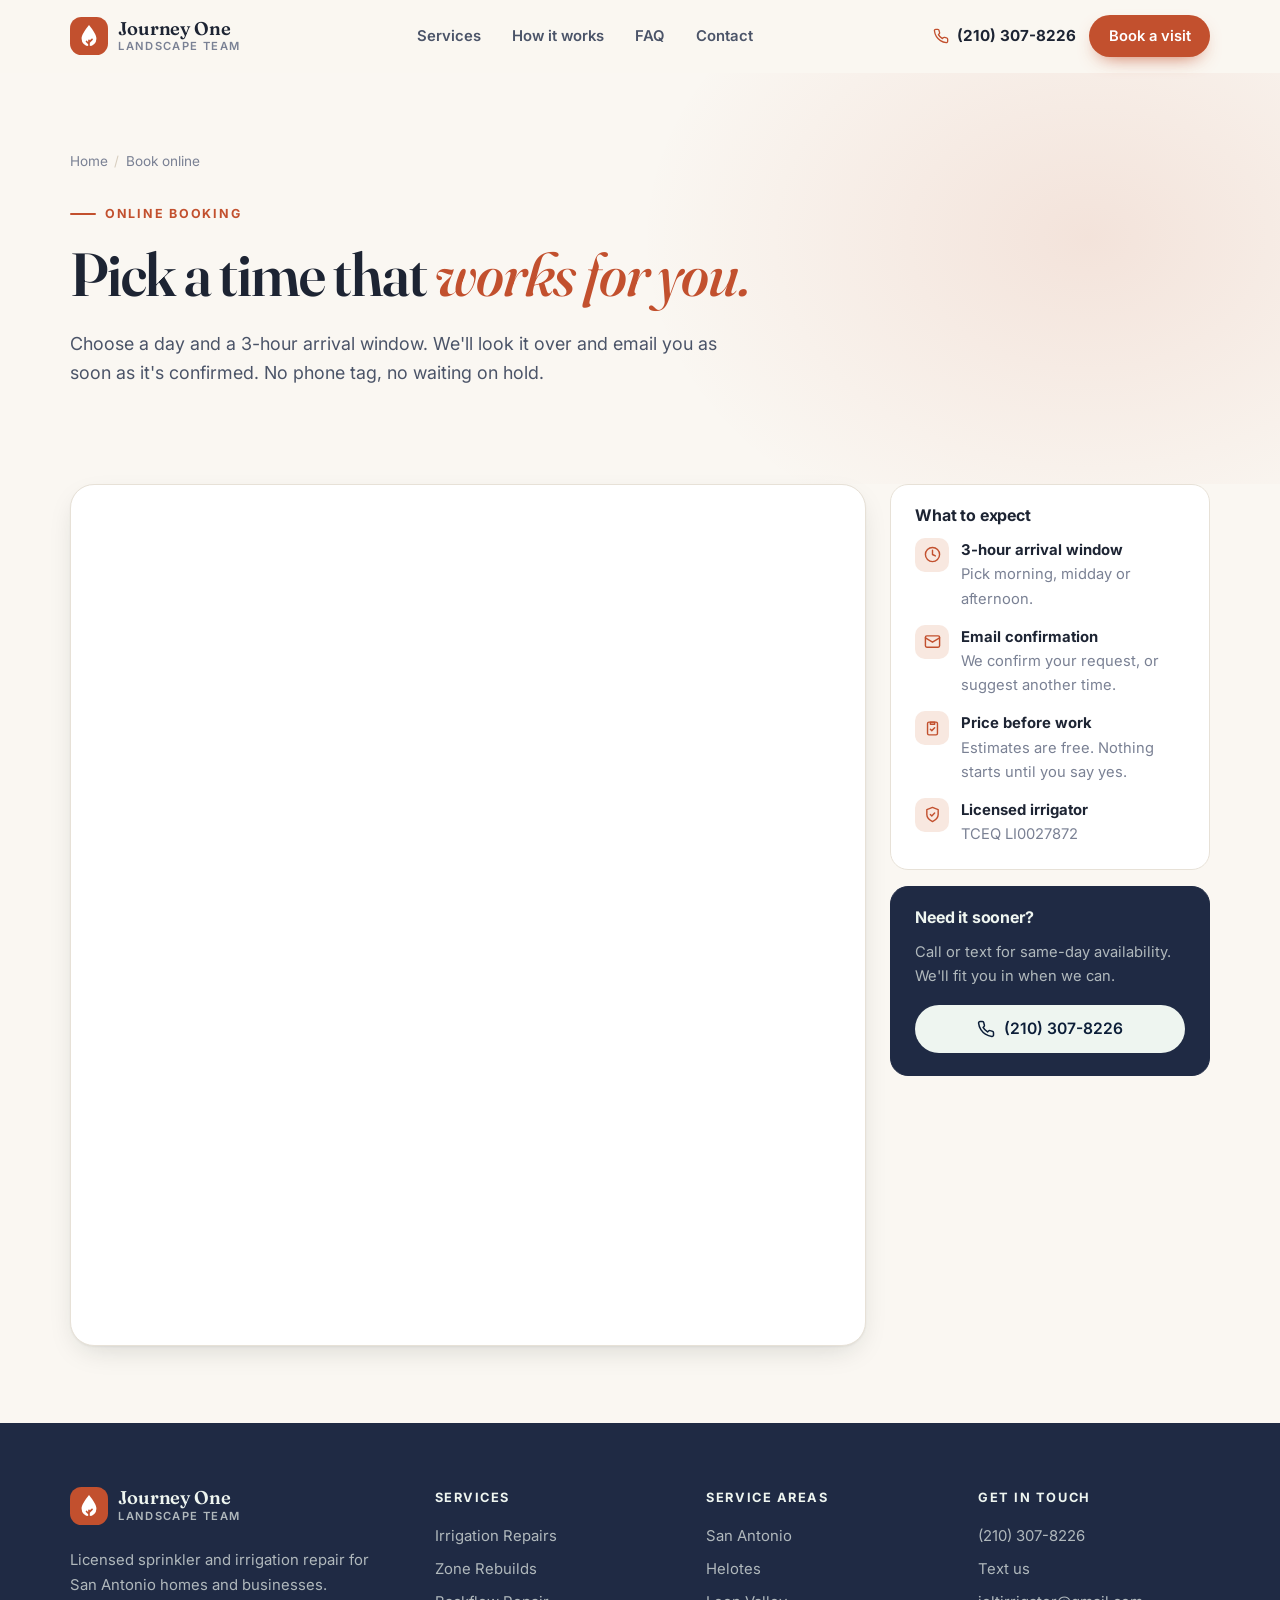
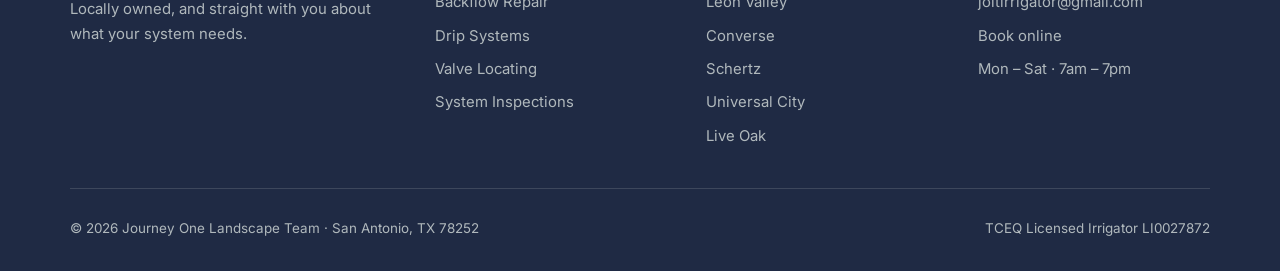
==== commit 1d523320: "Match the Inkwell Books look and remove reviews Paper background, navy hero with indigo glow, terrac" ====
--- a/book.html
+++ b/book.html
@@ -7,8 +7,8 @@
   <meta name="description" content="Book an irrigation repair or inspection online. Pick a 3-hour arrival window and get an email as soon as it's confirmed. Licensed irrigator serving San Antonio, TX. (210) 307-8226." />
   <meta name="robots" content="index, follow, max-image-preview:large" />
   <link rel="canonical" href="https://www.journeyonelandscapeteam.com/book" />
-  <meta name="theme-color" content="#f6f8fb" media="(prefers-color-scheme: light)" />
-  <meta name="theme-color" content="#0a1120" media="(prefers-color-scheme: dark)" />
+  <meta name="theme-color" content="#faf7f2" media="(prefers-color-scheme: light)" />
+  <meta name="theme-color" content="#0e1220" media="(prefers-color-scheme: dark)" />
   <meta property="og:type" content="website" />
   <meta property="og:site_name" content="Journey One Landscape Team" />
   <meta property="og:locale" content="en_US" />
@@ -22,7 +22,7 @@
   <link rel="icon" href="/favicon.ico" sizes="any" />
   <link rel="preconnect" href="https://fonts.googleapis.com" />
   <link rel="preconnect" href="https://fonts.gstatic.com" crossorigin />
-  <link rel="stylesheet" href="https://fonts.googleapis.com/css2?family=Fraunces:ital,opsz,wght@0,9..144,500;0,9..144,600;1,9..144,500&family=Plus+Jakarta+Sans:wght@400;500;600;700&display=swap" />
+  <link rel="stylesheet" href="https://fonts.googleapis.com/css2?family=Fraunces:ital,opsz,wght@0,9..144,500;0,9..144,600;1,9..144,500&family=Inter:wght@400;500;600;700&display=swap" />
   <link rel="stylesheet" href="/styles.css" />
   <script type="application/ld+json">
 {
@@ -56,7 +56,6 @@
       <nav class="nav" aria-label="Main">
         <a href="/#services">Services</a>
         <a href="/#how">How it works</a>
-        <a href="/#reviews">Reviews</a>
         <a href="/#faq">FAQ</a>
         <a href="/#contact">Contact</a>
       </nav>
@@ -70,7 +69,6 @@
       <div class="wrap">
         <a href="/#services">Services</a>
         <a href="/#how">How it works</a>
-        <a href="/#reviews">Reviews</a>
         <a href="/#faq">FAQ</a>
         <a href="/#contact">Contact</a>
         <a href="tel:+12103078226">Call or text (210) 307-8226</a>
--- a/styles.css
+++ b/styles.css
@@ -3,25 +3,26 @@
 
 :root {
   color-scheme: light;
-  --bg: #f6f8fb;
+  /* Same family as the Inkwell Books bookstore: paper, navy, terracotta, gold. */
+  --bg: #faf7f2;
   --surface: #ffffff;
-  --surface-2: #edf1f7;
-  --ink: #0f1d33;
-  --body: #3a4659;
-  --muted: #647086;
-  --line: #e0e6ef;
-  --line-strong: #cbd5e3;
-  --leaf: #1b5fae;
-  --leaf-strong: #144b8c;
-  --leaf-soft: #e3edfa;
+  --surface-2: #f3eee5;
+  --ink: #1d2433;
+  --body: #4b5468;
+  --muted: #7a8194;
+  --line: #e7e1d7;
+  --line-strong: #d7cebf;
+  --leaf: #c2502e;
+  --leaf-strong: #a8421f;
+  --leaf-soft: #f8e8e0;
   --on-leaf: #ffffff;
-  --water: #0b8fb9;
-  --water-soft: #def3f8;
-  --sun: #e8a43a;
-  --deep: #0c1e38;
-  --deep-2: #12294a;
-  --deep-accent: #9cc8ff;
-  --deep-glow: rgba(90, 160, 240, 0.22);
+  --water: #3a4d84;
+  --water-soft: #e9ecf6;
+  --sun: #d9a441;
+  --deep: #1f2a44;
+  --deep-2: #283557;
+  --deep-accent: #d9a441;
+  --deep-glow: rgba(58, 63, 143, 0.75);
   --lawn: #3f8f5f;
   --lawn-soft: #a9d2b4;
   --on-deep: #eef5f0;
@@ -33,29 +34,29 @@
   --radius-sm: 12px;
   --gutter: clamp(16px, 4vw, 32px);
   --font-display: 'Fraunces', Georgia, 'Times New Roman', serif;
-  --font-body: 'Plus Jakarta Sans', system-ui, -apple-system, 'Segoe UI', sans-serif;
+  --font-body: 'Inter', system-ui, -apple-system, 'Segoe UI', sans-serif;
 }
 
 @media (prefers-color-scheme: dark) {
   :root {
     color-scheme: dark;
-    --bg: #0a1120;
-    --surface: #101a2d;
-    --surface-2: #152238;
-    --ink: #eaf0f8;
-    --body: #c1ccdc;
-    --muted: #8d9ab0;
-    --line: #20304b;
-    --line-strong: #2d4266;
-    --leaf: #5ea8f2;
-    --leaf-strong: #86bff6;
-    --leaf-soft: #13284a;
-    --on-leaf: #061222;
-    --water: #4cc4e2;
-    --water-soft: #0e2c3a;
-    --sun: #eeb04e;
-    --deep: #060d19;
-    --deep-2: #0d1830;
+    --bg: #14171f;
+    --surface: #1c2029;
+    --surface-2: #20252f;
+    --ink: #eceae6;
+    --body: #c3c7d1;
+    --muted: #8d94a5;
+    --line: #2c313d;
+    --line-strong: #3b4150;
+    --leaf: #e2734f;
+    --leaf-strong: #ec8c6c;
+    --leaf-soft: #3a2420;
+    --on-leaf: #1b0f0b;
+    --water: #9aa9e0;
+    --water-soft: #252b40;
+    --sun: #e0b056;
+    --deep: #0e1220;
+    --deep-2: #171d31;
     --lawn: #4e9f6e;
     --lawn-soft: #2c5a40;
     --shadow-sm: 0 1px 2px rgba(0, 0, 0, 0.4);
@@ -158,12 +159,17 @@
 .mobile-nav .btn { margin-top: 1rem; width: 100%; border-bottom: 0; color: var(--on-leaf); }
 
 /* ── Hero ─────────────────────────────────────────── */
-.hero { position: relative; padding: clamp(3rem, 7vw, 6rem) 0 clamp(3.5rem, 7vw, 6rem); overflow: hidden; }
-.hero::before {
-  content: ""; position: absolute; inset: -20% -10% auto auto; width: 70%; height: 120%;
-  background: radial-gradient(closest-side, color-mix(in srgb, var(--water) 14%, transparent), transparent);
-  pointer-events: none;
-}
+.hero { position: relative; padding: clamp(3rem, 7vw, 6rem) 0 clamp(3.5rem, 7vw, 6rem); overflow: hidden; background: radial-gradient(1200px 420px at 80% -10%, #3a3f8f 0%, transparent 60%), var(--deep); color: var(--on-deep-muted); }
+.hero h1 { color: var(--on-deep); }
+.hero h1 em { color: var(--deep-accent); }
+.hero .lead { color: var(--on-deep-muted); }
+.hero .hero-tag { background: rgba(255, 255, 255, 0.08); border-color: var(--on-deep-line); color: var(--on-deep); box-shadow: none; }
+.hero .hero-tag .dot { background: rgba(217, 164, 65, 0.2); color: var(--deep-accent); }
+.hero .btn-ghost { color: var(--on-deep); border-color: var(--on-deep-line); }
+.hero .btn-ghost:hover { border-color: var(--on-deep); }
+.hero-proof { color: var(--on-deep-muted) !important; }
+.hero-proof svg { color: var(--deep-accent) !important; }
+.hero .art-card { border-color: var(--on-deep-line); }
 .hero-grid { position: relative; display: grid; grid-template-columns: 1.08fr .92fr; gap: clamp(2rem, 5vw, 4.5rem); align-items: center; }
 .hero-tag {
   display: inline-flex; align-items: center; gap: .5rem; padding: .4rem .85rem .4rem .45rem;
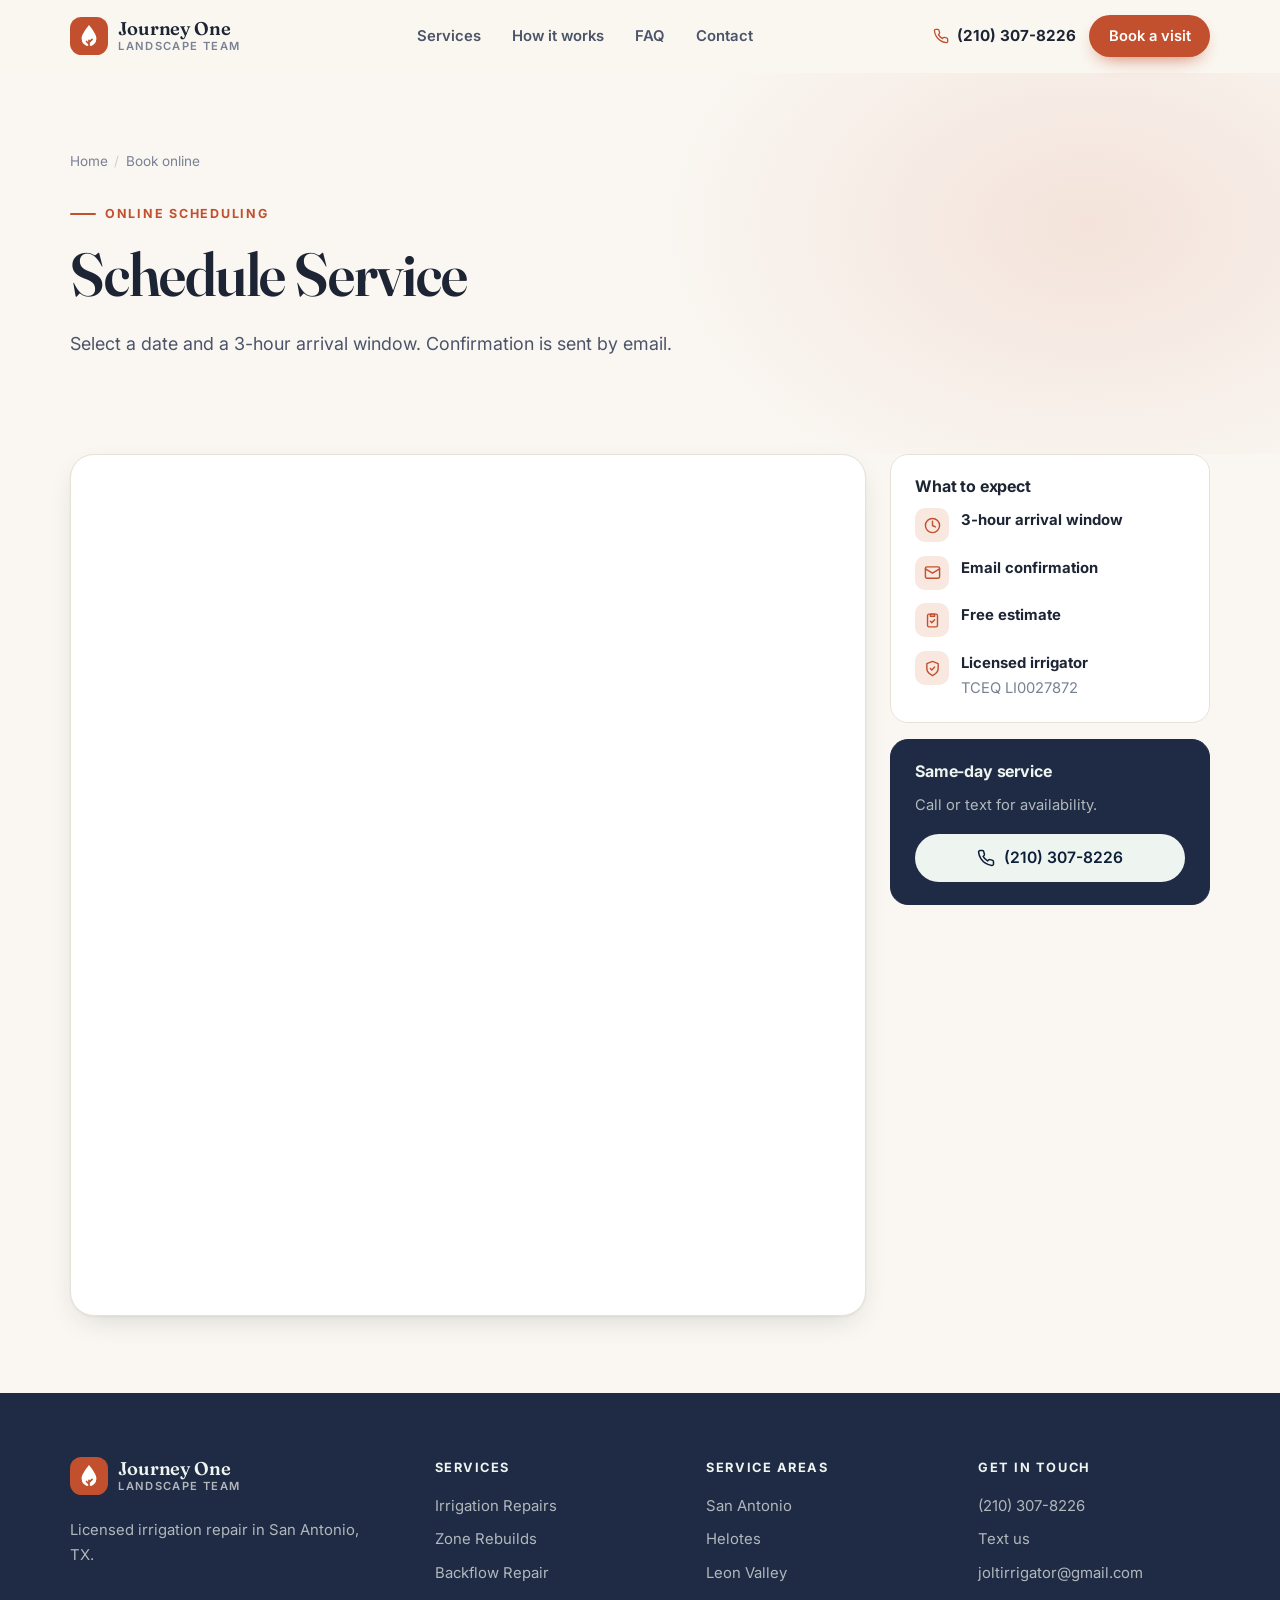
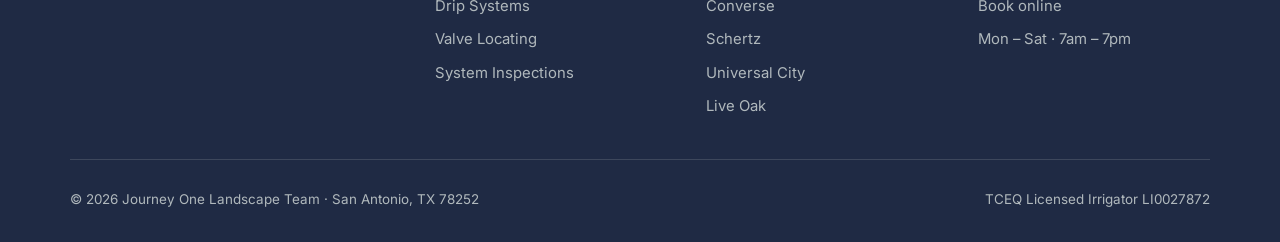
==== commit d47773ad: "Tighten site copy to a short, professional tone Short headings, one line per section, common-problem" ====
--- a/book.html
+++ b/book.html
@@ -81,9 +81,9 @@
   <section class="page-hero">
     <div class="wrap">
       <ol class="crumbs"><li><a href="/">Home</a></li><li>Book online</li></ol>
-      <span class="eyebrow">Online booking</span>
-      <h1>Pick a time that <em>works for you.</em></h1>
-      <p class="lead">Choose a day and a 3-hour arrival window. We'll look it over and email you as soon as it's confirmed. No phone tag, no waiting on hold.</p>
+      <span class="eyebrow">Online Scheduling</span>
+      <h1>Schedule Service</h1>
+      <p class="lead">Select a date and a 3-hour arrival window. Confirmation is sent by email.</p>
     </div>
   </section>
 
@@ -96,15 +96,15 @@
         <div class="side-card">
           <h3>What to expect</h3>
           <ul class="side-list">
-            <li><span class="ic"><svg viewBox="0 0 24 24" fill="none" stroke="currentColor" stroke-width="2" stroke-linecap="round" stroke-linejoin="round" aria-hidden="true"><circle cx="12" cy="12" r="10"/><path d="M12 6v6l4 2"/></svg></span><div><strong>3-hour arrival window</strong>Pick morning, midday or afternoon.</div></li>
-            <li><span class="ic"><svg viewBox="0 0 24 24" fill="none" stroke="currentColor" stroke-width="2" stroke-linecap="round" stroke-linejoin="round" aria-hidden="true"><rect x="2" y="4" width="20" height="16" rx="2"/><path d="m22 7-10 6L2 7"/></svg></span><div><strong>Email confirmation</strong>We confirm your request, or suggest another time.</div></li>
-            <li><span class="ic"><svg viewBox="0 0 24 24" fill="none" stroke="currentColor" stroke-width="2" stroke-linecap="round" stroke-linejoin="round" aria-hidden="true"><rect x="5" y="3" width="14" height="18" rx="2"/><path d="M9 3h6v3H9z"/><path d="m9 13 2 2 4-4"/></svg></span><div><strong>Price before work</strong>Estimates are free. Nothing starts until you say yes.</div></li>
+            <li><span class="ic"><svg viewBox="0 0 24 24" fill="none" stroke="currentColor" stroke-width="2" stroke-linecap="round" stroke-linejoin="round" aria-hidden="true"><circle cx="12" cy="12" r="10"/><path d="M12 6v6l4 2"/></svg></span><div><strong>3-hour arrival window</strong></div></li>
+            <li><span class="ic"><svg viewBox="0 0 24 24" fill="none" stroke="currentColor" stroke-width="2" stroke-linecap="round" stroke-linejoin="round" aria-hidden="true"><rect x="2" y="4" width="20" height="16" rx="2"/><path d="m22 7-10 6L2 7"/></svg></span><div><strong>Email confirmation</strong></div></li>
+            <li><span class="ic"><svg viewBox="0 0 24 24" fill="none" stroke="currentColor" stroke-width="2" stroke-linecap="round" stroke-linejoin="round" aria-hidden="true"><rect x="5" y="3" width="14" height="18" rx="2"/><path d="M9 3h6v3H9z"/><path d="m9 13 2 2 4-4"/></svg></span><div><strong>Free estimate</strong></div></li>
             <li><span class="ic"><svg viewBox="0 0 24 24" fill="none" stroke="currentColor" stroke-width="2" stroke-linecap="round" stroke-linejoin="round" aria-hidden="true"><path d="M12 22s8-4 8-10V5l-8-3-8 3v7c0 6 8 10 8 10z"/><path d="m9 12 2 2 4-4"/></svg></span><div><strong>Licensed irrigator</strong>TCEQ LI0027872</div></li>
           </ul>
         </div>
         <div class="side-card call">
-          <h3>Need it sooner?</h3>
-          <p>Call or text for same-day availability. We'll fit you in when we can.</p>
+          <h3>Same-day service</h3>
+          <p>Call or text for availability.</p>
           <a class="btn btn-light" href="tel:+12103078226"><svg viewBox="0 0 24 24" fill="none" stroke="currentColor" stroke-width="2" stroke-linecap="round" stroke-linejoin="round" aria-hidden="true"><path d="M22 16.92v3a2 2 0 0 1-2.18 2 19.79 19.79 0 0 1-8.63-3.07 19.5 19.5 0 0 1-6-6 19.79 19.79 0 0 1-3.07-8.67A2 2 0 0 1 4.11 2h3a2 2 0 0 1 2 1.72c.13.96.36 1.9.7 2.81a2 2 0 0 1-.45 2.11L8.09 9.91a16 16 0 0 0 6 6l1.27-1.27a2 2 0 0 1 2.11-.45c.91.34 1.85.57 2.81.7A2 2 0 0 1 22 16.92z"/></svg>(210) 307-8226</a>
         </div>
       </aside>
@@ -117,7 +117,7 @@
       <div class="footer-grid">
         <div>
           <a class="brand" href="/"><svg class="brand-mark" viewBox="0 0 40 40" aria-hidden="true"><rect width="40" height="40" rx="12" fill="var(--leaf)"/><path d="M20 8.5c-5.2 6.6-7.8 10.8-7.8 14.3a7.8 7.8 0 0 0 15.6 0c0-3.5-2.6-7.7-7.8-14.3z" fill="var(--on-leaf)"/><path d="M20 31v-6.5m0 2.2 3.2-3.2M20 28.4l-2.6-2.6" stroke="var(--leaf)" stroke-width="1.8" stroke-linecap="round" fill="none"/></svg><span class="brand-name">Journey One<small>Landscape Team</small></span></a>
-          <p class="footer-about">Licensed sprinkler and irrigation repair for San Antonio homes and businesses. Locally owned, and straight with you about what your system needs.</p>
+          <p class="footer-about">Licensed irrigation repair in San Antonio, TX.</p>
         </div>
         <div>
           <h4>Services</h4>
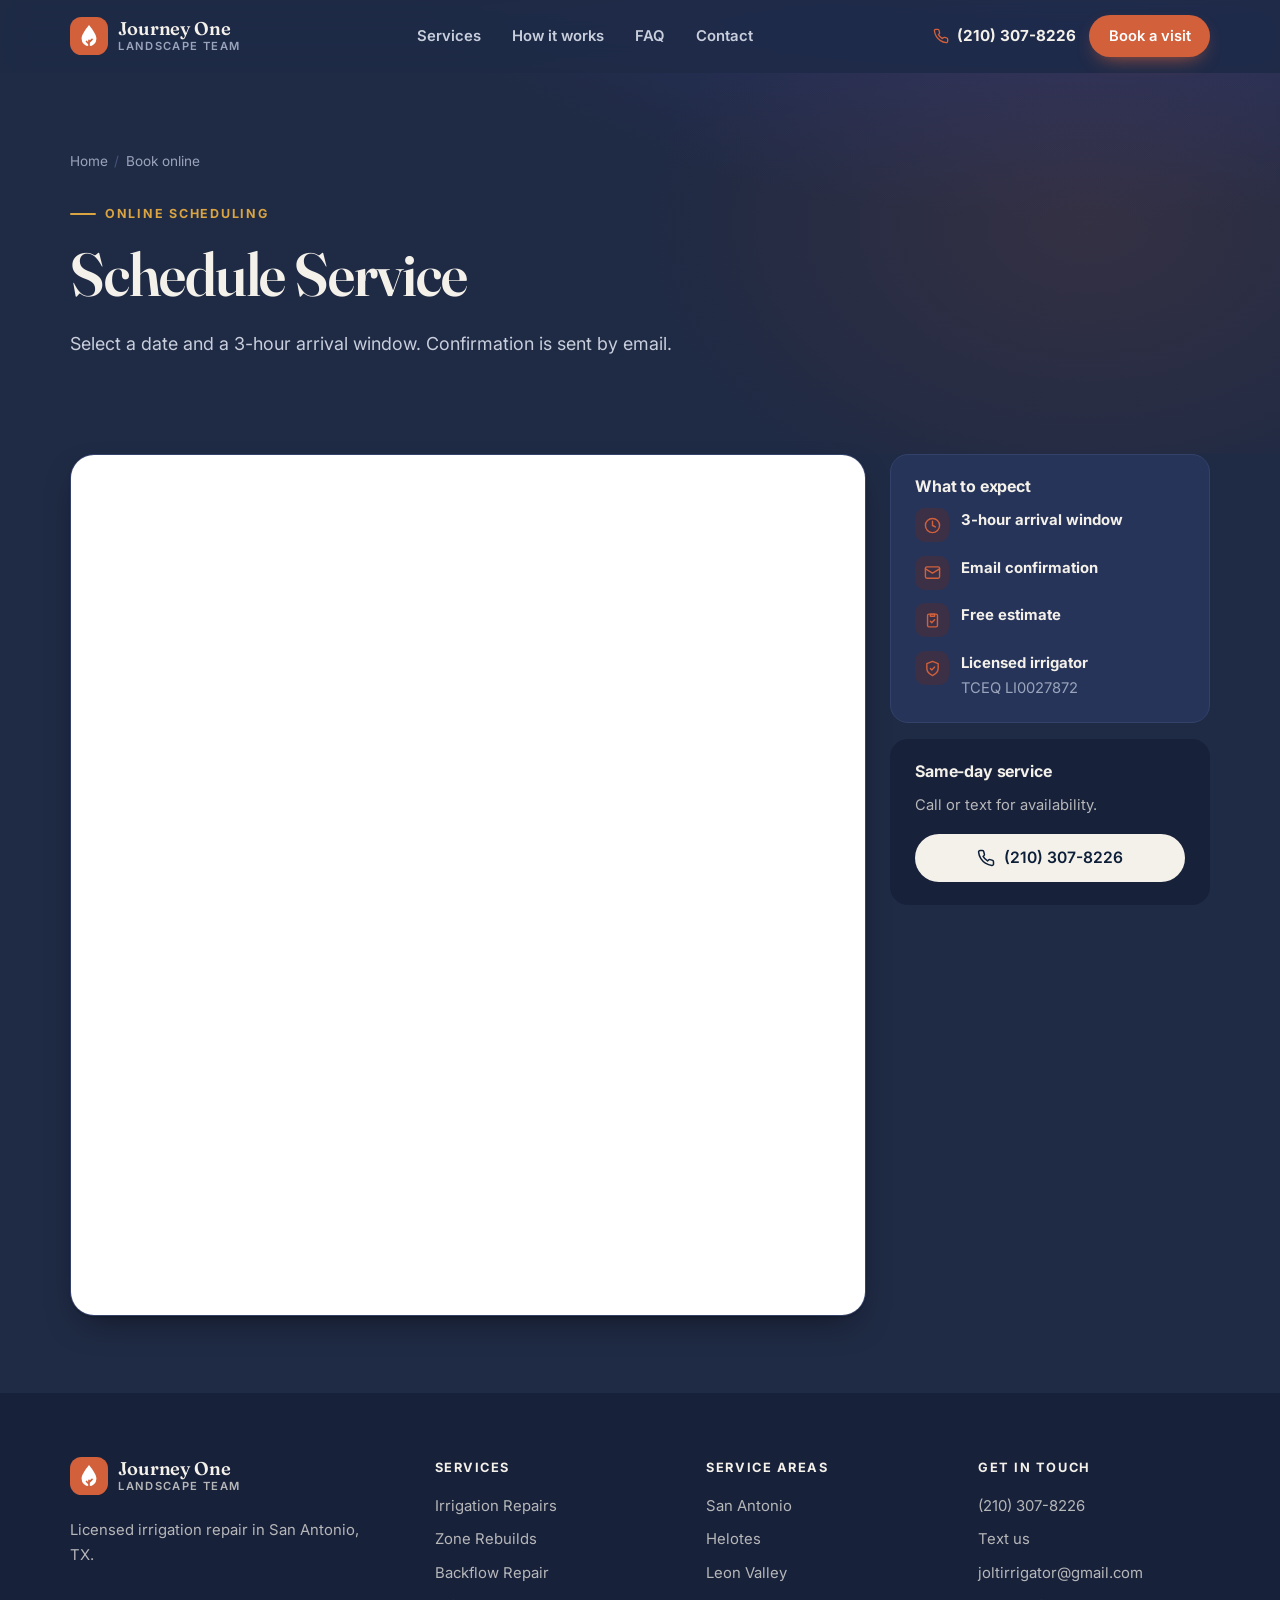
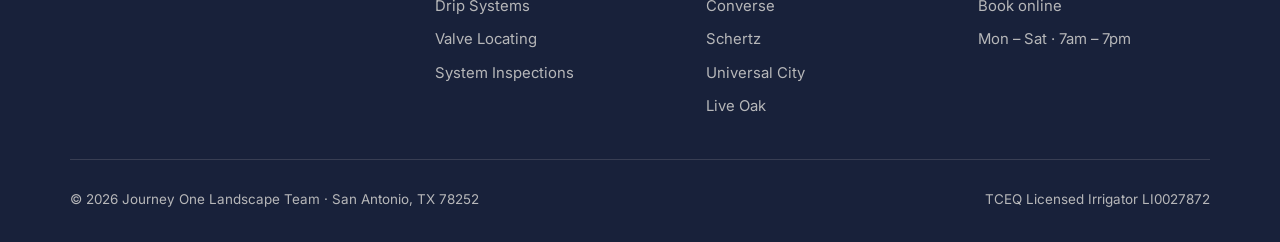
==== commit 38049666: "Use the dark navy theme across the whole site Co-Authored-By: Claude Opus 5.5 <noreply@anthropic.com" ====
--- a/book.html
+++ b/book.html
@@ -7,8 +7,8 @@
   <meta name="description" content="Book an irrigation repair or inspection online. Pick a 3-hour arrival window and get an email as soon as it's confirmed. Licensed irrigator serving San Antonio, TX. (210) 307-8226." />
   <meta name="robots" content="index, follow, max-image-preview:large" />
   <link rel="canonical" href="https://www.journeyonelandscapeteam.com/book" />
-  <meta name="theme-color" content="#faf7f2" media="(prefers-color-scheme: light)" />
-  <meta name="theme-color" content="#0e1220" media="(prefers-color-scheme: dark)" />
+  <meta name="theme-color" content="#1f2a44" media="(prefers-color-scheme: light)" />
+  <meta name="theme-color" content="#1f2a44" media="(prefers-color-scheme: dark)" />
   <meta property="og:type" content="website" />
   <meta property="og:site_name" content="Journey One Landscape Team" />
   <meta property="og:locale" content="en_US" />
@@ -90,7 +90,7 @@
   <section style="padding-bottom:clamp(3rem,6vw,5rem)">
     <div class="wrap book-layout">
       <div class="book-frame">
-        <iframe data-booking src="https://iaf-residential.web.app/book/journey-one-landscape-team?source=website" title="Book a service visit with Journey One Landscape Team" loading="eager"></iframe>
+        <iframe data-booking src="https://iaf-residential.web.app/book/journey-one-landscape-team?source=website&theme=dark" title="Book a service visit with Journey One Landscape Team" loading="eager"></iframe>
       </div>
       <aside class="book-side">
         <div class="side-card">
--- a/styles.css
+++ b/styles.css
@@ -1,67 +1,39 @@
 /* Journey One Landscape Team — shared styles for every page.
-   Tokens first; components use tokens only, so dark mode is a token swap. */
+   One dark-navy theme across the whole site (same navy, gold and terracotta as Inkwell Books). */
 
 :root {
-  color-scheme: light;
-  /* Same family as the Inkwell Books bookstore: paper, navy, terracotta, gold. */
-  --bg: #faf7f2;
-  --surface: #ffffff;
-  --surface-2: #f3eee5;
-  --ink: #1d2433;
-  --body: #4b5468;
-  --muted: #7a8194;
-  --line: #e7e1d7;
-  --line-strong: #d7cebf;
-  --leaf: #c2502e;
-  --leaf-strong: #a8421f;
-  --leaf-soft: #f8e8e0;
+  color-scheme: dark;
+  --bg: #1f2a44;
+  --surface: #27345a;
+  --surface-2: #1a2440;
+  --ink: #f4f1ea;
+  --body: #c8cedc;
+  --muted: #9aa4bb;
+  --line: #34426a;
+  --line-strong: #46557f;
+  --leaf: #d1603b;
+  --leaf-strong: #e07049;
+  --leaf-soft: #3b3046;
   --on-leaf: #ffffff;
-  --water: #3a4d84;
-  --water-soft: #e9ecf6;
+  --water: #a9b8ec;
+  --water-soft: #2f3c63;
   --sun: #d9a441;
-  --deep: #1f2a44;
-  --deep-2: #283557;
+  --deep: #18213a;
+  --deep-2: #24304f;
   --deep-accent: #d9a441;
   --deep-glow: rgba(58, 63, 143, 0.75);
-  --lawn: #3f8f5f;
-  --lawn-soft: #a9d2b4;
-  --on-deep: #eef5f0;
-  --on-deep-muted: rgba(238, 245, 240, 0.7);
-  --on-deep-line: rgba(238, 245, 240, 0.14);
-  --shadow-sm: 0 1px 2px rgba(19, 36, 29, 0.06);
-  --shadow: 0 1px 2px rgba(19, 36, 29, 0.05), 0 10px 30px -10px rgba(19, 36, 29, 0.18);
+  --lawn: #4a9a69;
+  --lawn-soft: #2f6247;
+  --on-deep: #f4f1ea;
+  --on-deep-muted: rgba(244, 241, 234, 0.72);
+  --on-deep-line: rgba(244, 241, 234, 0.14);
+  --shadow-sm: 0 1px 2px rgba(0, 0, 0, 0.25);
+  --shadow: 0 1px 2px rgba(0, 0, 0, 0.2), 0 14px 34px -14px rgba(0, 0, 0, 0.55);
   --radius: 18px;
   --radius-sm: 12px;
   --gutter: clamp(16px, 4vw, 32px);
   --font-display: 'Fraunces', Georgia, 'Times New Roman', serif;
   --font-body: 'Inter', system-ui, -apple-system, 'Segoe UI', sans-serif;
-}
-
-@media (prefers-color-scheme: dark) {
-  :root {
-    color-scheme: dark;
-    --bg: #14171f;
-    --surface: #1c2029;
-    --surface-2: #20252f;
-    --ink: #eceae6;
-    --body: #c3c7d1;
-    --muted: #8d94a5;
-    --line: #2c313d;
-    --line-strong: #3b4150;
-    --leaf: #e2734f;
-    --leaf-strong: #ec8c6c;
-    --leaf-soft: #3a2420;
-    --on-leaf: #1b0f0b;
-    --water: #9aa9e0;
-    --water-soft: #252b40;
-    --sun: #e0b056;
-    --deep: #0e1220;
-    --deep-2: #171d31;
-    --lawn: #4e9f6e;
-    --lawn-soft: #2c5a40;
-    --shadow-sm: 0 1px 2px rgba(0, 0, 0, 0.4);
-    --shadow: 0 1px 2px rgba(0, 0, 0, 0.3), 0 12px 32px -12px rgba(0, 0, 0, 0.6);
-  }
 }
 
 /* ── Base ─────────────────────────────────────────── */
@@ -482,3 +454,13 @@
   *, *::before, *::after { animation: none !important; transition: none !important; }
   .js .reveal { opacity: 1; transform: none; }
 }
+/* Navy-wide accents */
+body { background: radial-gradient(1200px 520px at 85% -5%, rgba(58, 63, 143, 0.55) 0%, transparent 60%), var(--bg); background-repeat: no-repeat; background-color: var(--bg); }
+.eyebrow { color: var(--deep-accent); }
+h1 em, h2 em { color: var(--deep-accent); }
+.hero { background: transparent !important; }
+.art-cloud { fill: #ffffff; opacity: .85; }
+.art-card { background: linear-gradient(180deg, #3a4a7a 0%, #2a3760 70%); }
+.step::before { background: var(--deep-accent); color: #1f2a44; }
+.btn-ghost { color: var(--ink); border-color: var(--line-strong); }
+.btn-ghost:hover { border-color: var(--ink); }
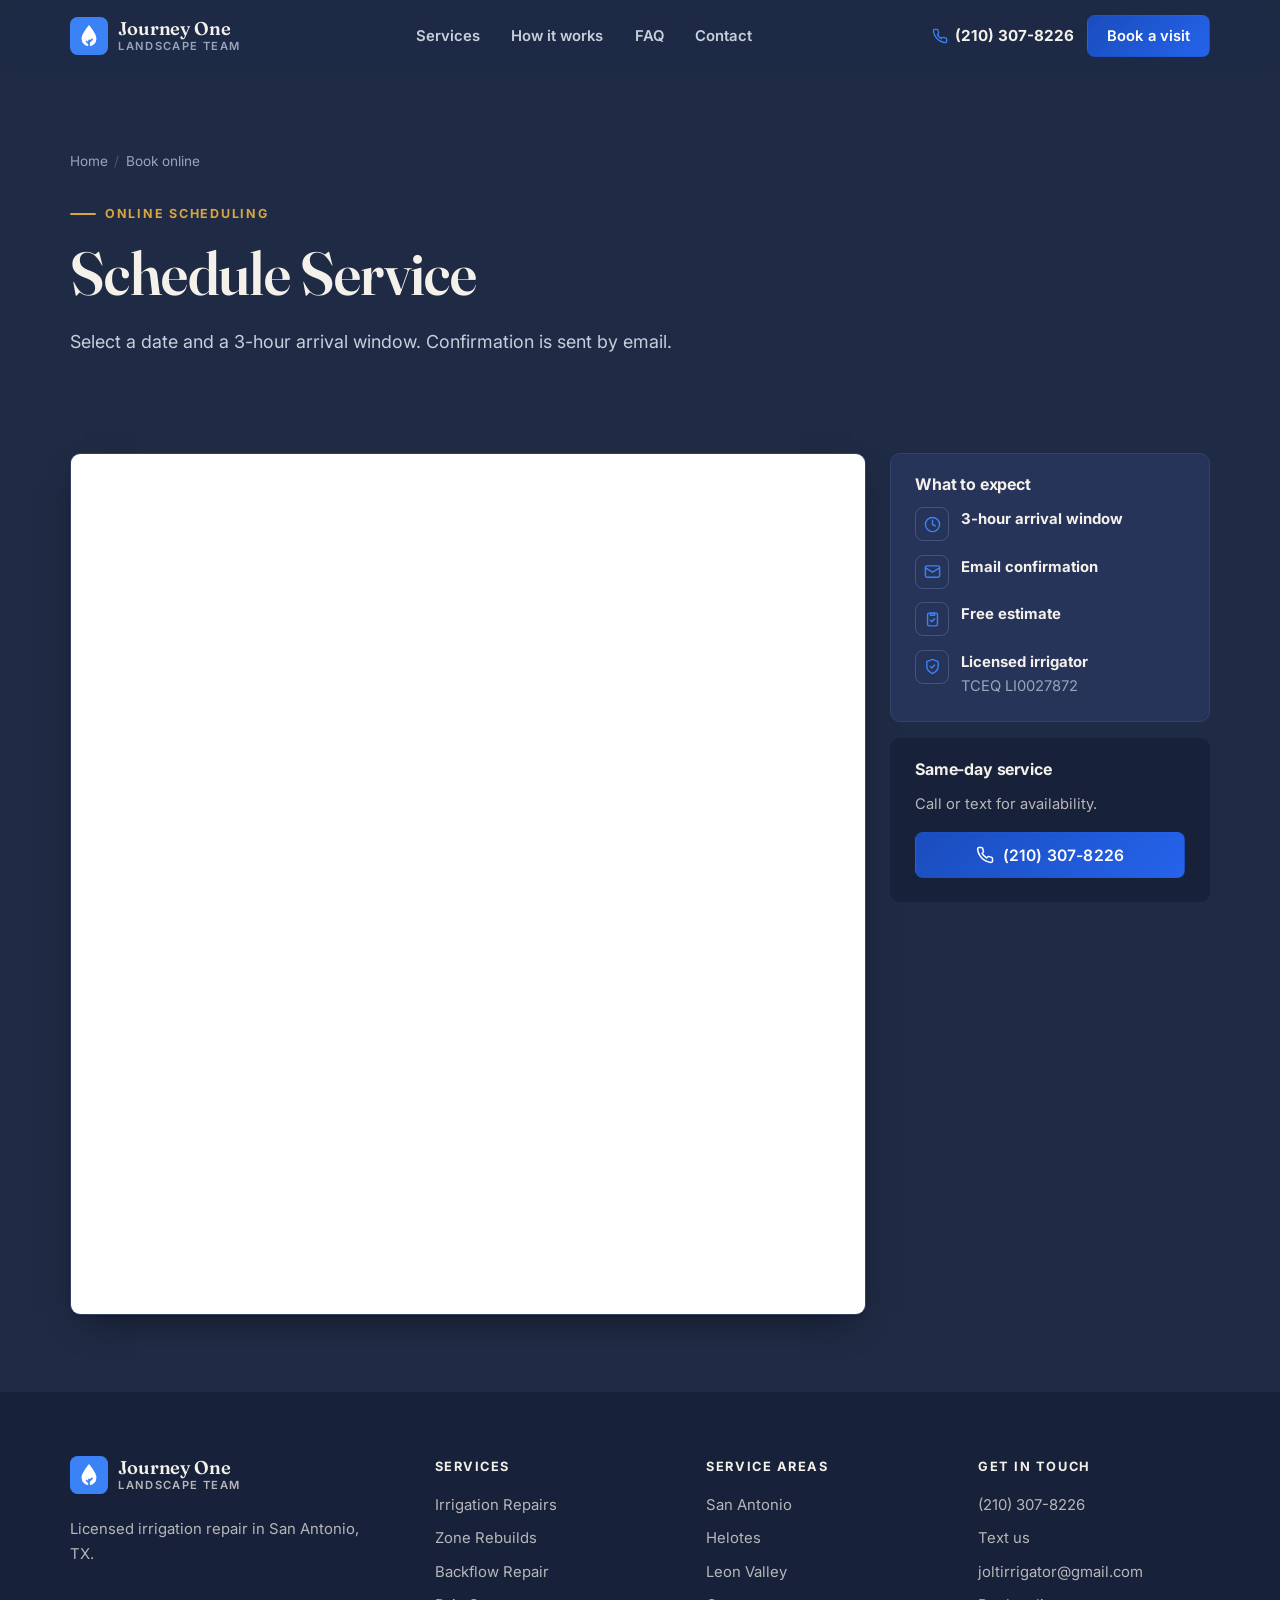
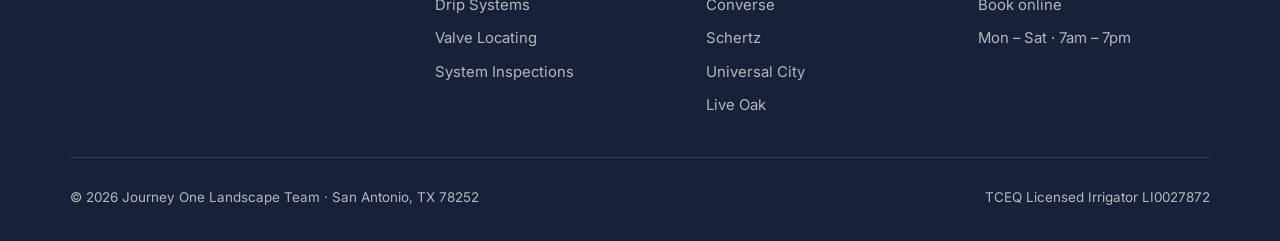
==== commit f4714256: "Remove sprinkler illustration and tone down styling Plain service-details panel in the hero, flatter" ====
--- a/book.html
+++ b/book.html
@@ -50,7 +50,7 @@
   <header class="site-header">
     <div class="wrap header-inner">
       <a class="brand" href="/" aria-label="Journey One Landscape Team, home">
-        <svg class="brand-mark" viewBox="0 0 40 40" aria-hidden="true"><rect width="40" height="40" rx="12" fill="var(--leaf)"/><path d="M20 8.5c-5.2 6.6-7.8 10.8-7.8 14.3a7.8 7.8 0 0 0 15.6 0c0-3.5-2.6-7.7-7.8-14.3z" fill="var(--on-leaf)"/><path d="M20 31v-6.5m0 2.2 3.2-3.2M20 28.4l-2.6-2.6" stroke="var(--leaf)" stroke-width="1.8" stroke-linecap="round" fill="none"/></svg>
+        <svg class="brand-mark" viewBox="0 0 40 40" aria-hidden="true"><rect width="40" height="40" rx="8" fill="var(--leaf)"/><path d="M20 8.5c-5.2 6.6-7.8 10.8-7.8 14.3a7.8 7.8 0 0 0 15.6 0c0-3.5-2.6-7.7-7.8-14.3z" fill="var(--on-leaf)"/><path d="M20 31v-6.5m0 2.2 3.2-3.2M20 28.4l-2.6-2.6" stroke="var(--leaf)" stroke-width="1.8" stroke-linecap="round" fill="none"/></svg>
         <span class="brand-name">Journey One<small>Landscape Team</small></span>
       </a>
       <nav class="nav" aria-label="Main">
@@ -116,7 +116,7 @@
     <div class="wrap">
       <div class="footer-grid">
         <div>
-          <a class="brand" href="/"><svg class="brand-mark" viewBox="0 0 40 40" aria-hidden="true"><rect width="40" height="40" rx="12" fill="var(--leaf)"/><path d="M20 8.5c-5.2 6.6-7.8 10.8-7.8 14.3a7.8 7.8 0 0 0 15.6 0c0-3.5-2.6-7.7-7.8-14.3z" fill="var(--on-leaf)"/><path d="M20 31v-6.5m0 2.2 3.2-3.2M20 28.4l-2.6-2.6" stroke="var(--leaf)" stroke-width="1.8" stroke-linecap="round" fill="none"/></svg><span class="brand-name">Journey One<small>Landscape Team</small></span></a>
+          <a class="brand" href="/"><svg class="brand-mark" viewBox="0 0 40 40" aria-hidden="true"><rect width="40" height="40" rx="8" fill="var(--leaf)"/><path d="M20 8.5c-5.2 6.6-7.8 10.8-7.8 14.3a7.8 7.8 0 0 0 15.6 0c0-3.5-2.6-7.7-7.8-14.3z" fill="var(--on-leaf)"/><path d="M20 31v-6.5m0 2.2 3.2-3.2M20 28.4l-2.6-2.6" stroke="var(--leaf)" stroke-width="1.8" stroke-linecap="round" fill="none"/></svg><span class="brand-name">Journey One<small>Landscape Team</small></span></a>
           <p class="footer-about">Licensed irrigation repair in San Antonio, TX.</p>
         </div>
         <div>
--- a/styles.css
+++ b/styles.css
@@ -11,9 +11,9 @@
   --muted: #9aa4bb;
   --line: #34426a;
   --line-strong: #46557f;
-  --leaf: #d1603b;
-  --leaf-strong: #e07049;
-  --leaf-soft: #3b3046;
+  --leaf: #3b82f6;
+  --leaf-strong: #2563eb;
+  --leaf-soft: #263f78;
   --on-leaf: #ffffff;
   --water: #a9b8ec;
   --water-soft: #2f3c63;
@@ -463,4 +463,52 @@
 .art-card { background: linear-gradient(180deg, #3a4a7a 0%, #2a3760 70%); }
 .step::before { background: var(--deep-accent); color: #1f2a44; }
 .btn-ghost { color: var(--ink); border-color: var(--line-strong); }
-.btn-ghost:hover { border-color: var(--ink); }+.btn-ghost:hover { border-color: var(--ink); }
+/* Buttons match the Jolt-Down booking widget: blue gradient, soft blue glow. */
+.btn-primary { background: linear-gradient(135deg, #1a4dbd, #2563eb); color: #ffffff; box-shadow: 0 8px 20px -10px rgba(37, 99, 235, 0.6); }
+.btn-primary:hover { background: linear-gradient(135deg, #1a4dbd, #2563eb); box-shadow: 0 8px 20px rgba(37, 99, 235, 0.34); transform: translateY(-1px); }
+.btn-primary:active { transform: translateY(1px); }
+.btn-light { background: linear-gradient(135deg, #1a4dbd, #2563eb); color: #ffffff; }
+.btn-light:hover { background: linear-gradient(135deg, #1a4dbd, #2563eb); box-shadow: 0 8px 20px rgba(37, 99, 235, 0.34); }
+.text-link { color: #6ea2ff; }
+/* ── Refined, less decorative finish (overrides) ───────────────── */
+:root { --radius: 10px; --radius-sm: 8px; }
+body { background: var(--bg); }
+.hero { background: linear-gradient(180deg, #1b2540 0%, var(--bg) 100%) !important; padding: clamp(2.5rem, 6vw, 5rem) 0; }
+.deep::before, .cta-card::after, .page-hero::before { display: none; }
+h1, h2 { letter-spacing: -0.01em; }
+h1 { font-size: clamp(2.2rem, 4.6vw, 3.6rem); line-height: 1.1; }
+h1 em, h2 em { font-style: normal; font-weight: 600; }
+.btn { border-radius: 8px; min-height: 46px; font-weight: 600; letter-spacing: .01em; }
+.btn-primary, .btn-primary:hover, .btn-light, .btn-light:hover { box-shadow: none; transform: none; }
+.btn-primary:hover, .btn-light:hover { filter: brightness(1.08); }
+.hero-tag, .app-badge, .chip { border-radius: 6px; }
+.hero-tag { padding: .35rem .7rem; }
+.hero-tag .dot { display: none; }
+.service, .step, .symptom, .review, .app-card, .app-feature, .areas-card, .form-card, .license-card, .side-card, .book-frame, .cta-card, .way { border-radius: 10px; }
+.service:hover { transform: none; box-shadow: none; border-color: var(--line-strong); }
+.way:hover { transform: none; }
+.service .ic, .trust-item .ic, .way .ic, .license-card .ic, .side-list .ic { border-radius: 8px; background: transparent; border: 1px solid var(--line-strong); }
+.promises .ic { border-radius: 6px; }
+.step::before { border-radius: 8px; width: 40px; height: 40px; font-size: 1.1rem; font-family: var(--font-body); font-weight: 700; }
+.field input, .field select, .field textarea { border-radius: 8px; border-width: 1px; }
+.faq-list summary .pm { border-radius: 6px; }
+.menu-btn { border-radius: 8px; }
+.js .reveal { transform: none; transition: opacity .5s ease; }
+
+/* Hero details panel (replaces the illustration) */
+.hero-panel { background: var(--surface); border: 1px solid var(--line); border-radius: 10px; padding: clamp(1.5rem, 3vw, 2rem); }
+.panel-title { font-family: var(--font-body); font-size: .78rem; font-weight: 700; letter-spacing: .12em; text-transform: uppercase; color: var(--deep-accent); margin-bottom: 1rem; }
+.panel-list { display: grid; }
+.panel-list div { display: grid; grid-template-columns: 120px 1fr; gap: 1rem; padding: .85rem 0; border-top: 1px solid var(--line); }
+.panel-list dt { color: var(--muted); font-size: .9rem; }
+.panel-list dd { color: var(--ink); font-weight: 600; font-size: .95rem; }
+.panel-btn { width: 100%; margin-top: 1.25rem; }
+@media (max-width: 1020px) { .hero-panel { max-width: 560px; width: 100%; } }
+@media (max-width: 680px) {
+  .panel-list div { grid-template-columns: 1fr; gap: .15rem; padding: .7rem 0; }
+  .hero-proof { gap: .4rem 1rem; }
+  .action-bar .btn { border-radius: 8px; }
+  .trust-item .ic { display: none; }
+}
+.step::before { background: none; color: var(--deep-accent); width: auto; height: auto; display: block; font-family: var(--font-display); font-size: 1.6rem; font-weight: 600; margin-bottom: .6rem; content: "0" counter(step); }
